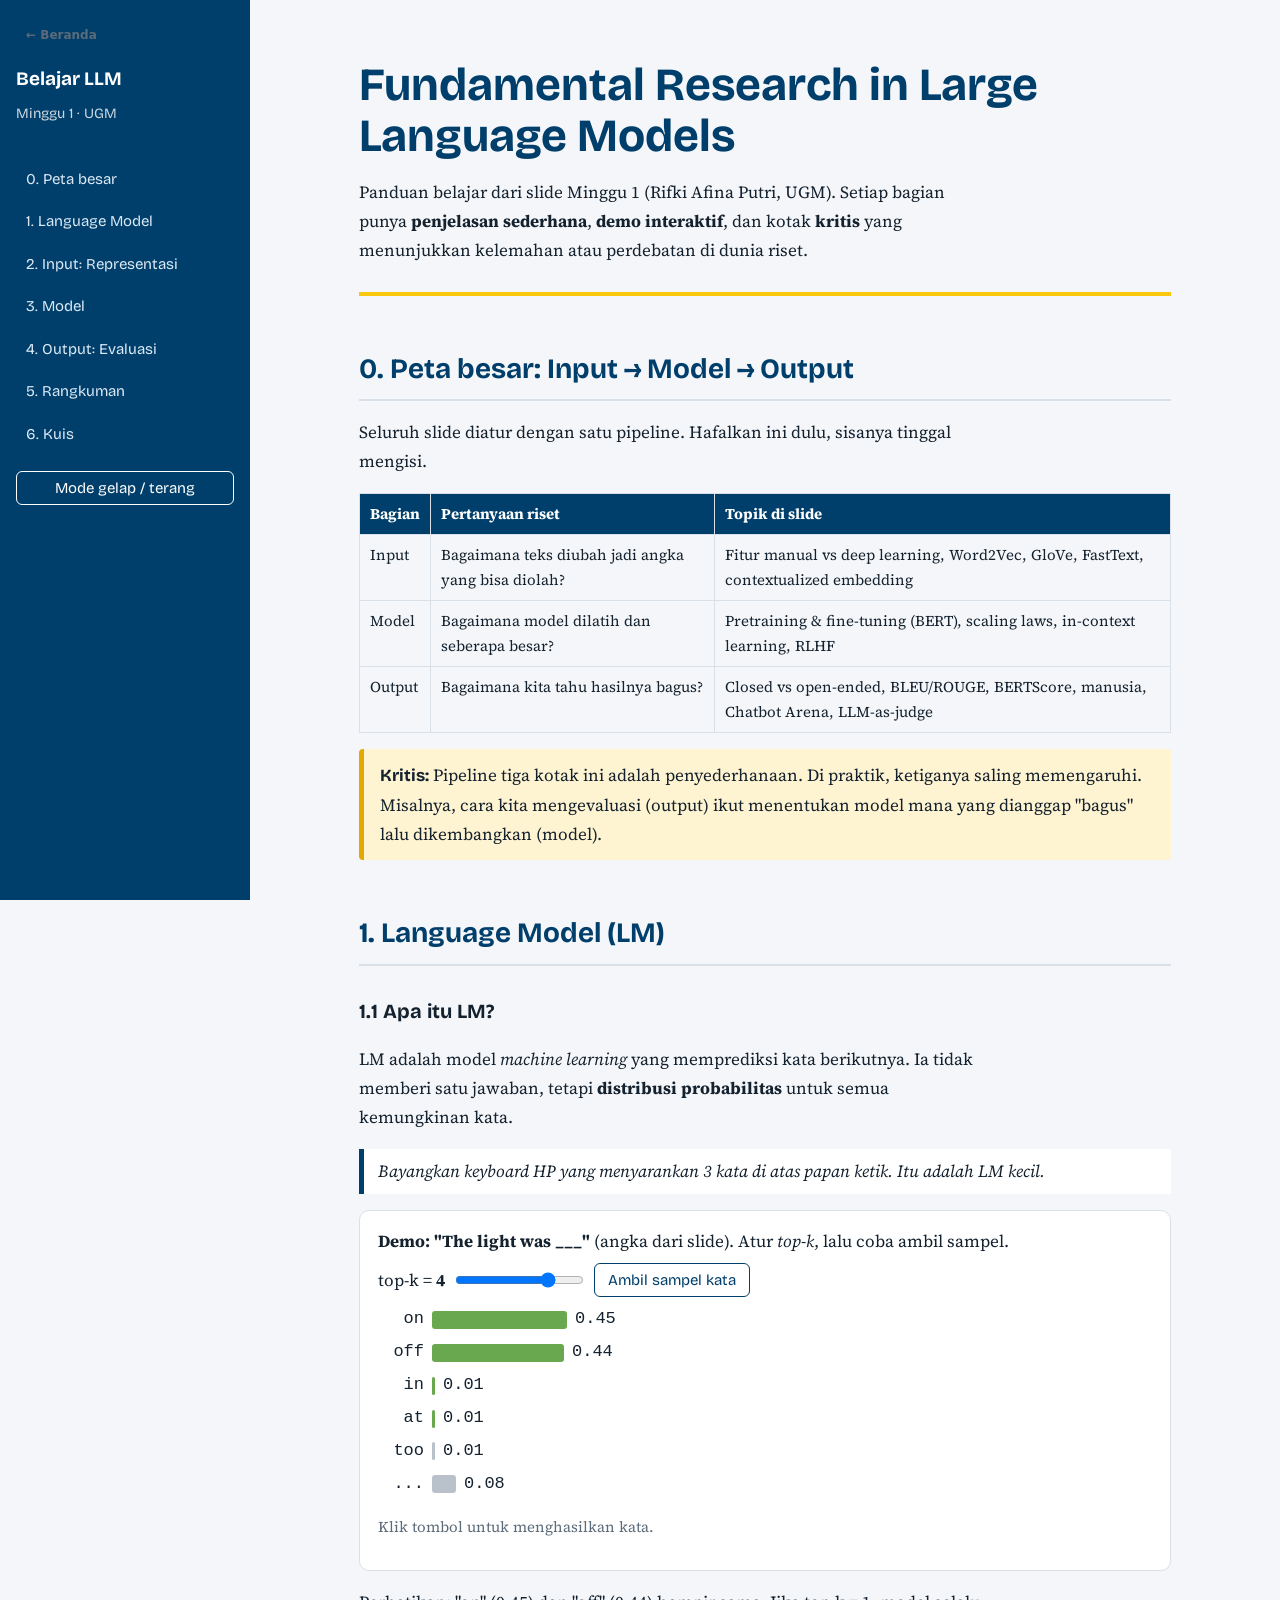
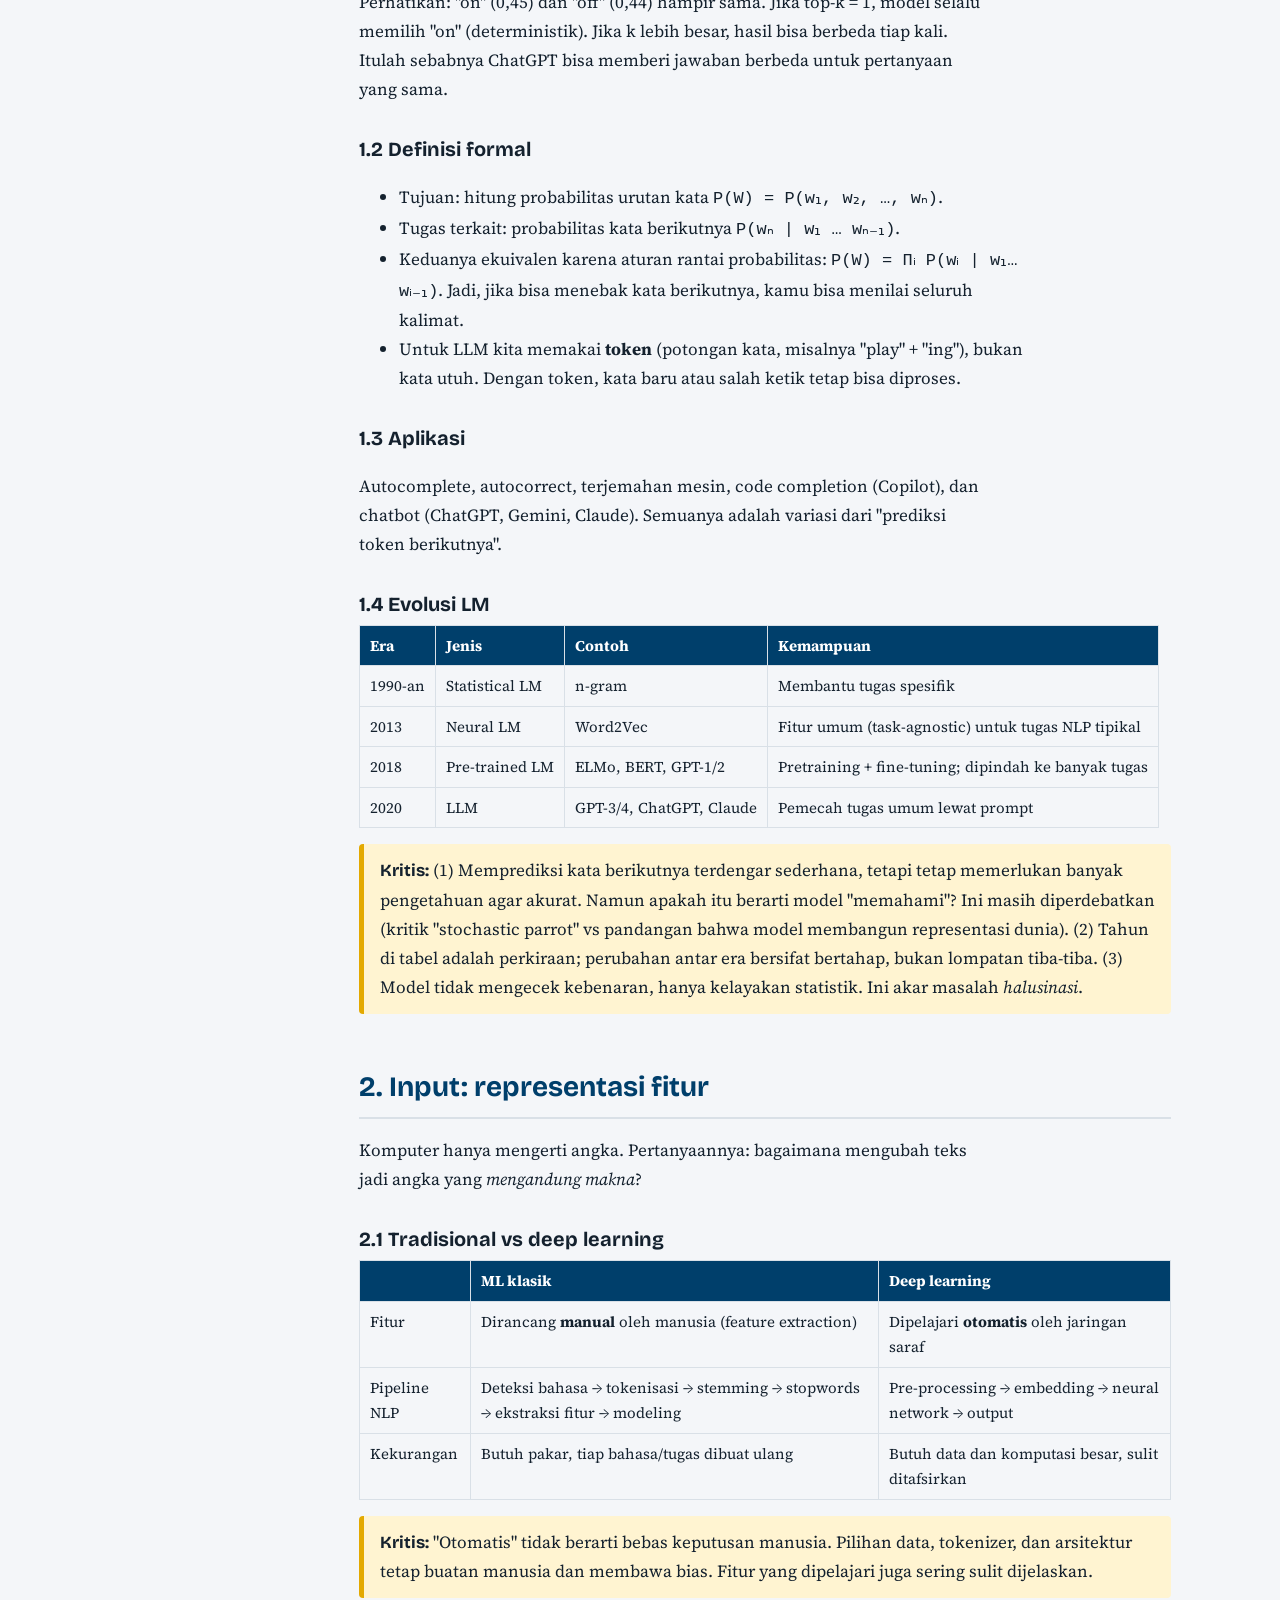
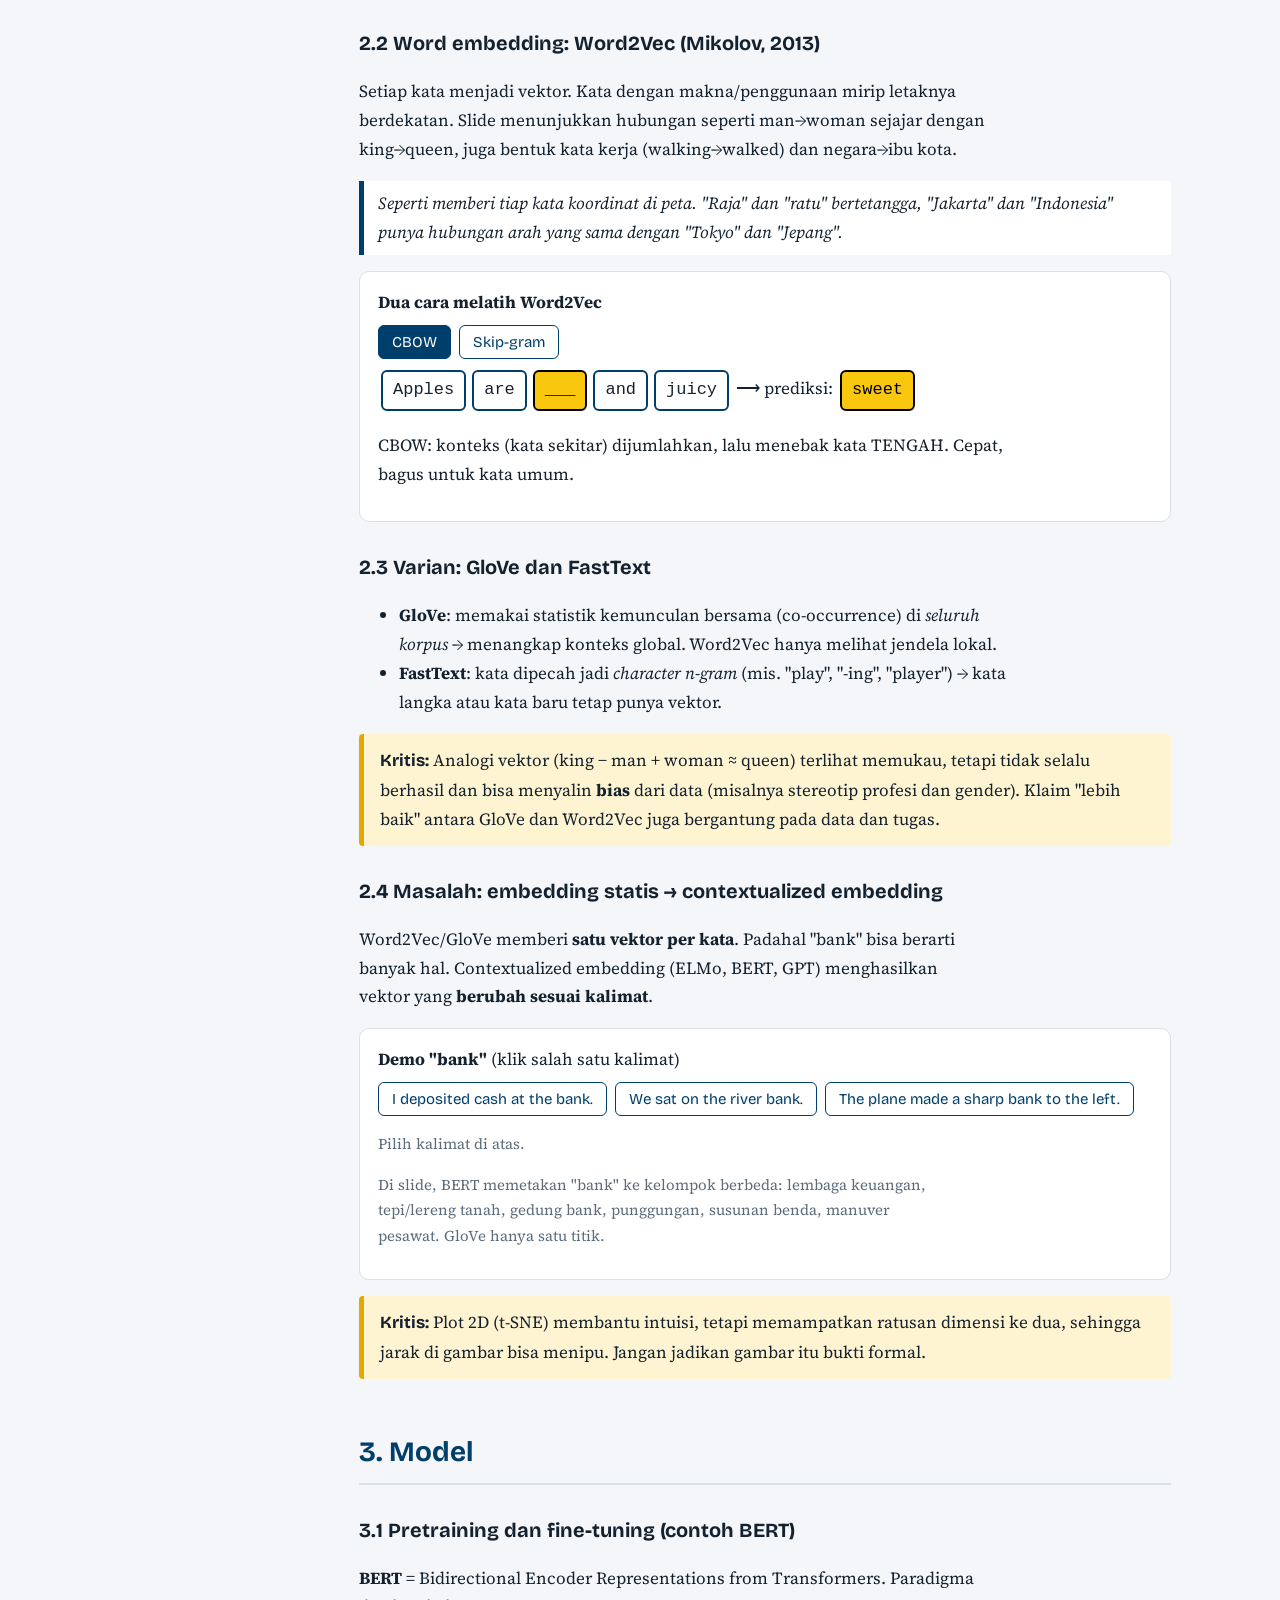
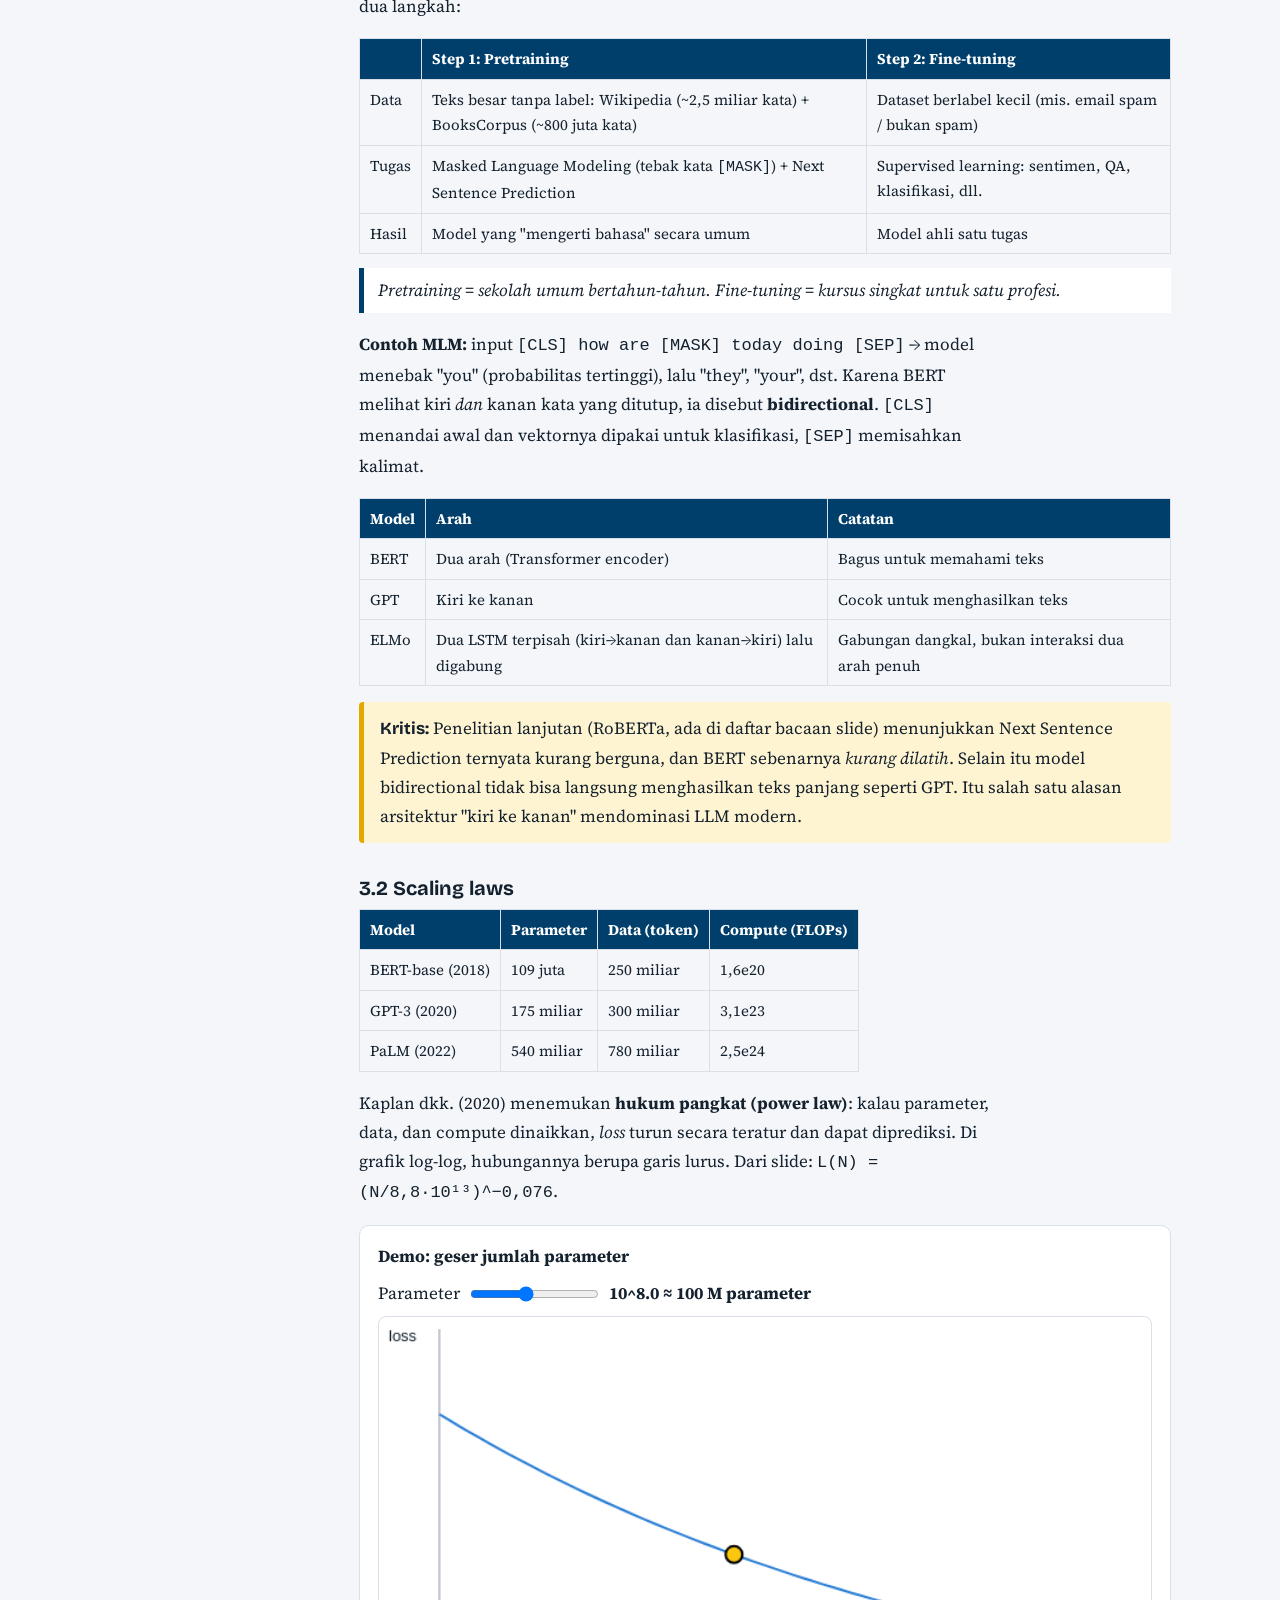
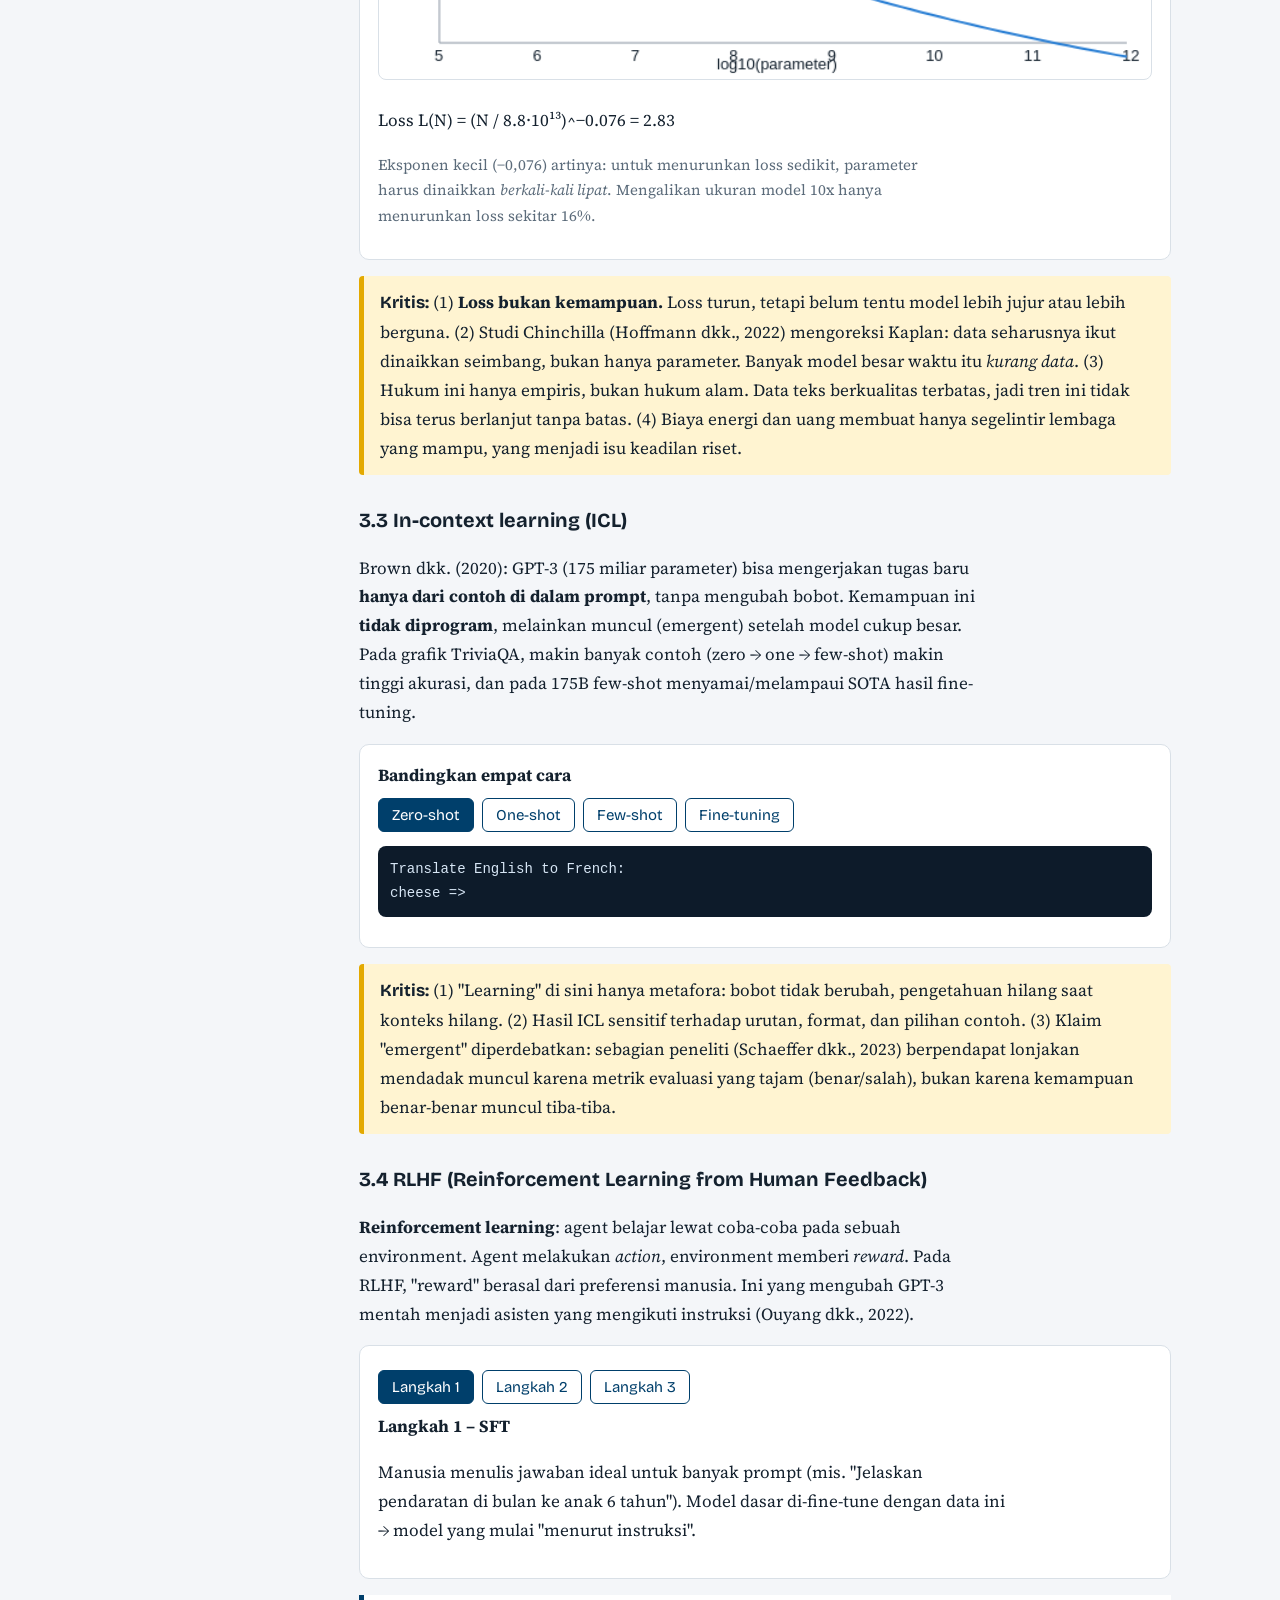
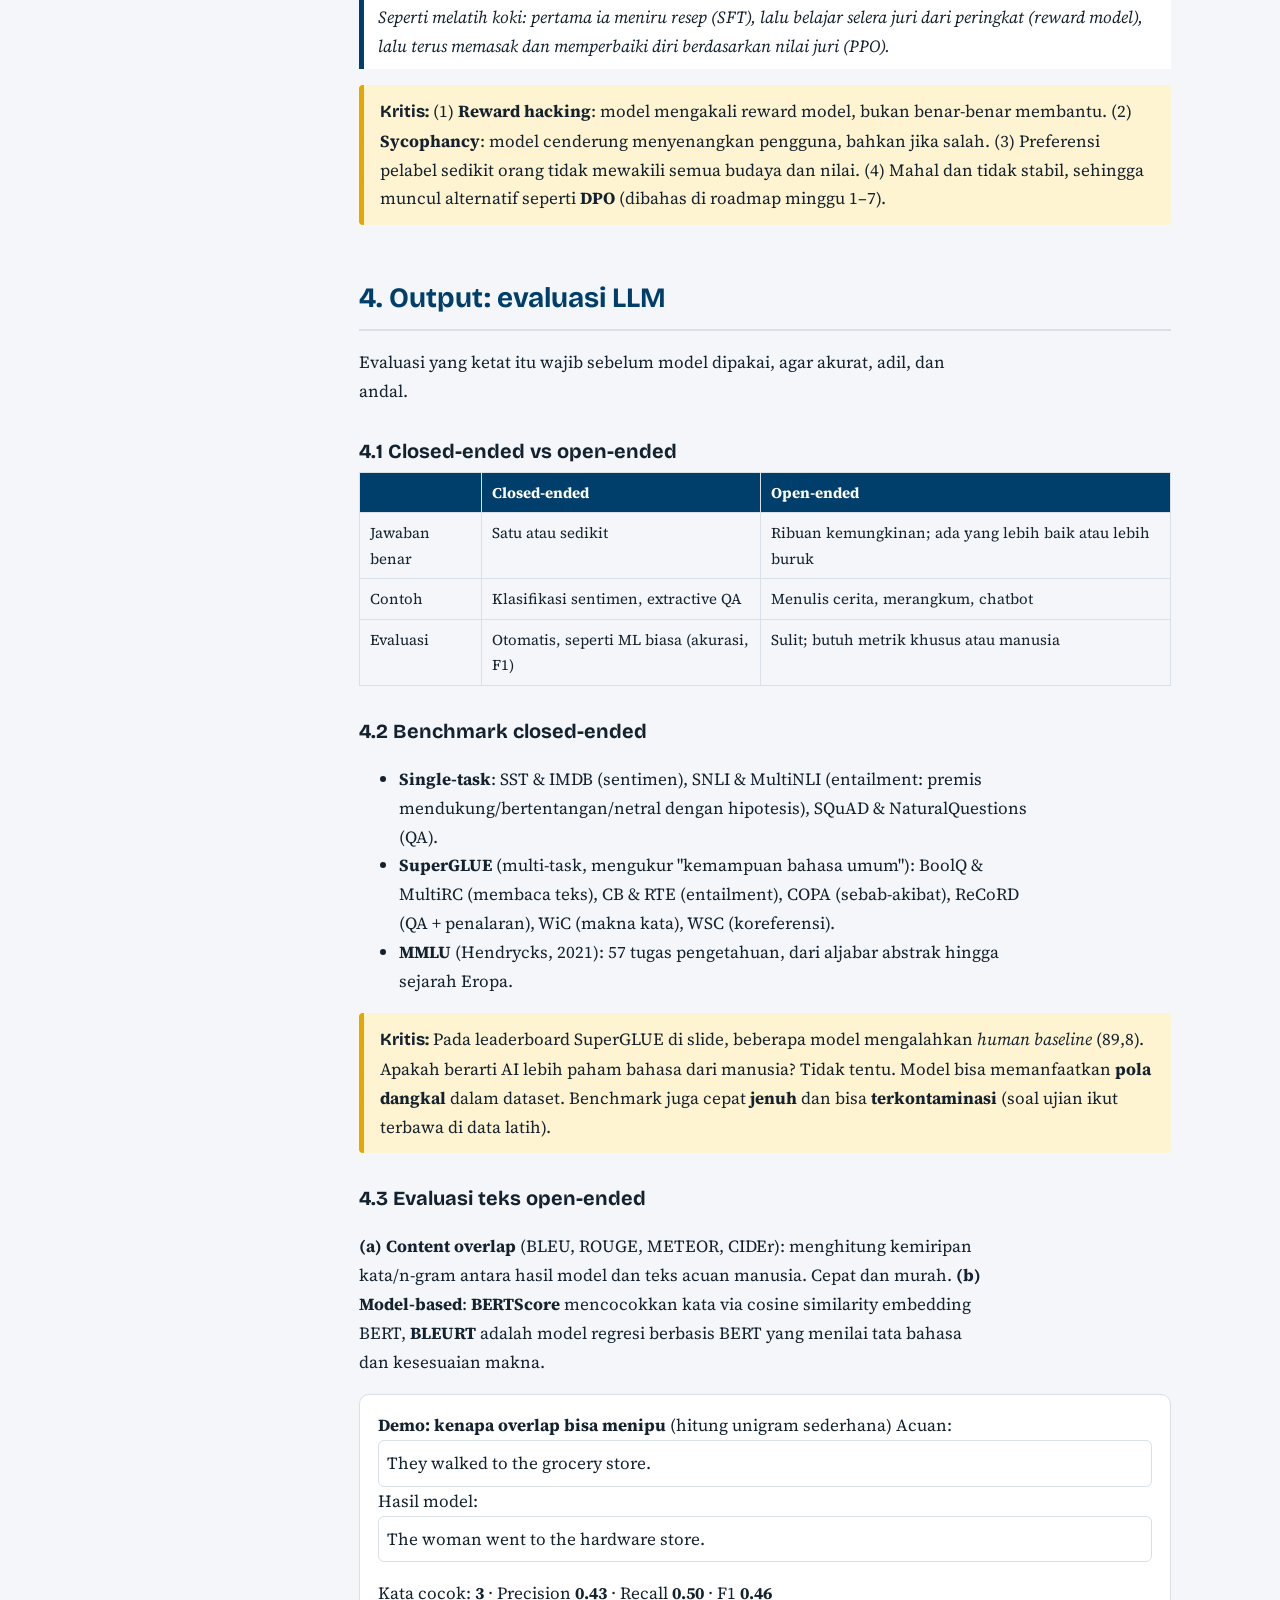
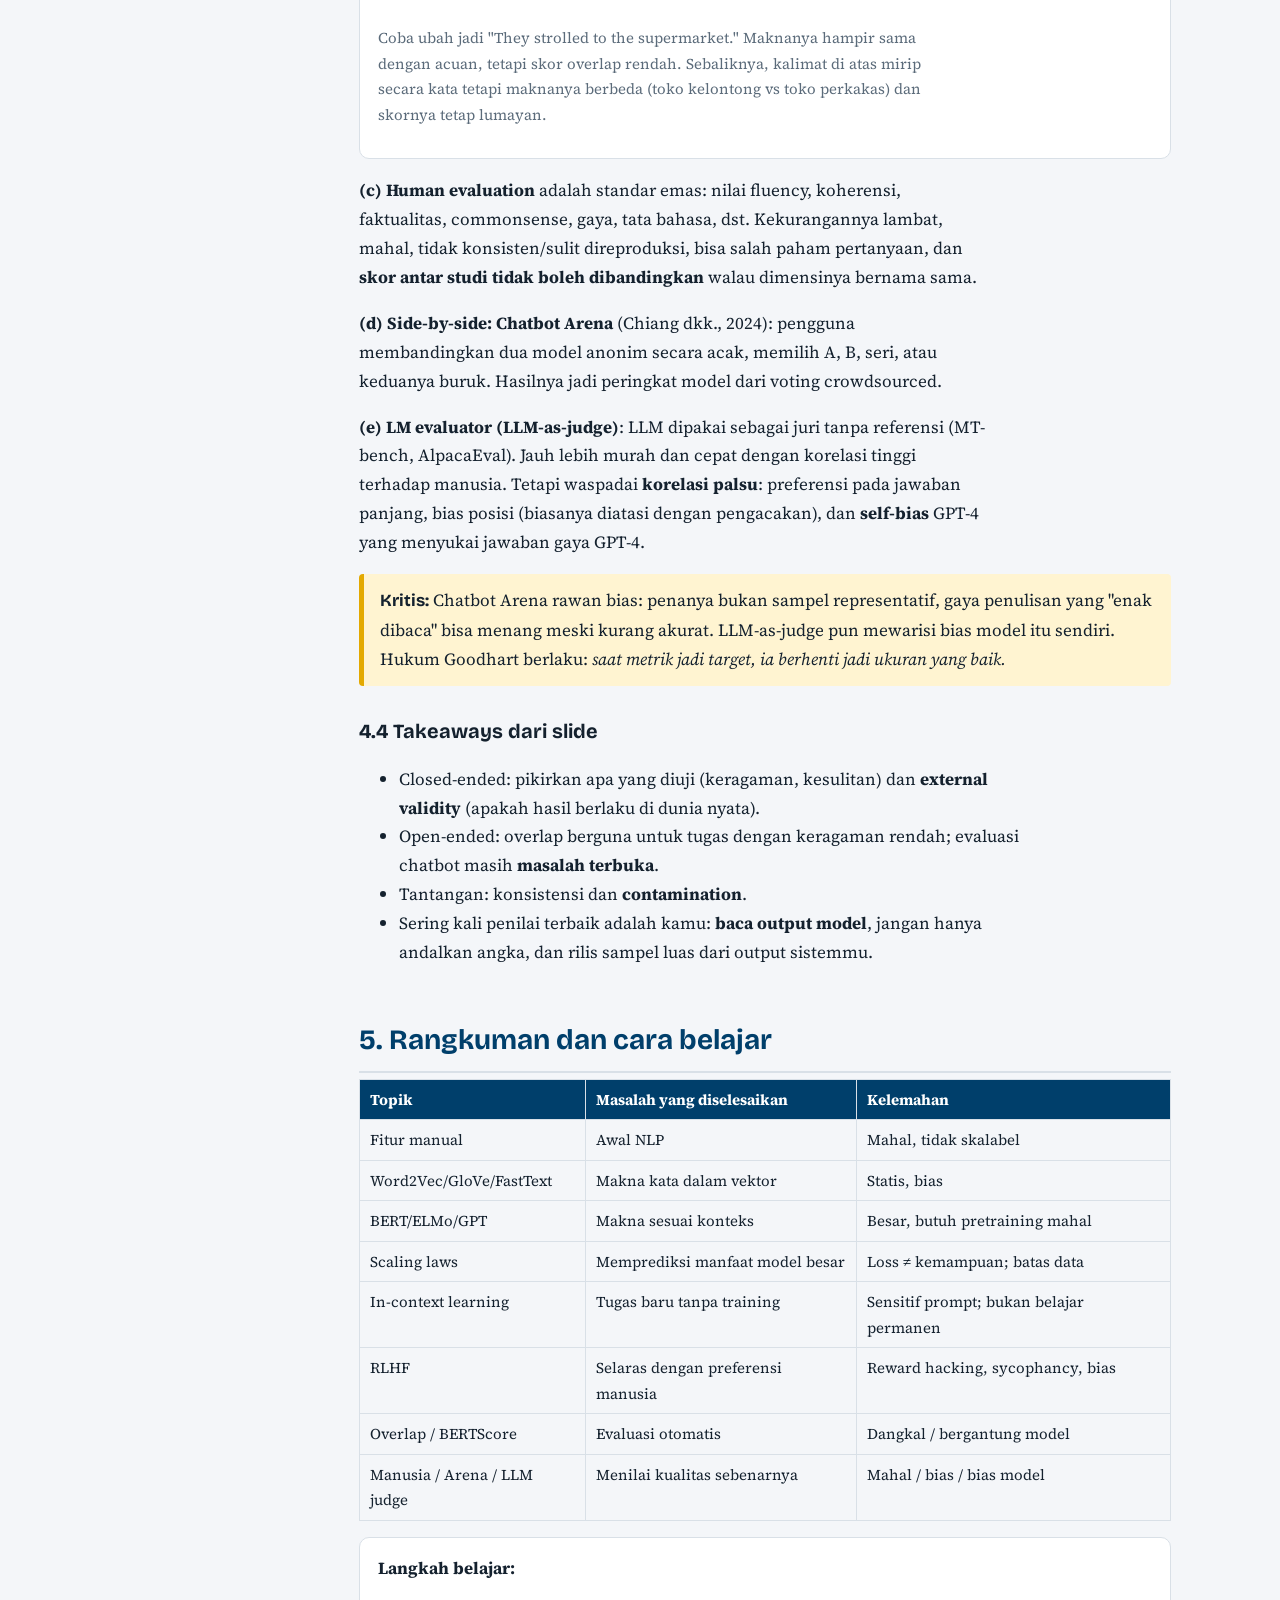
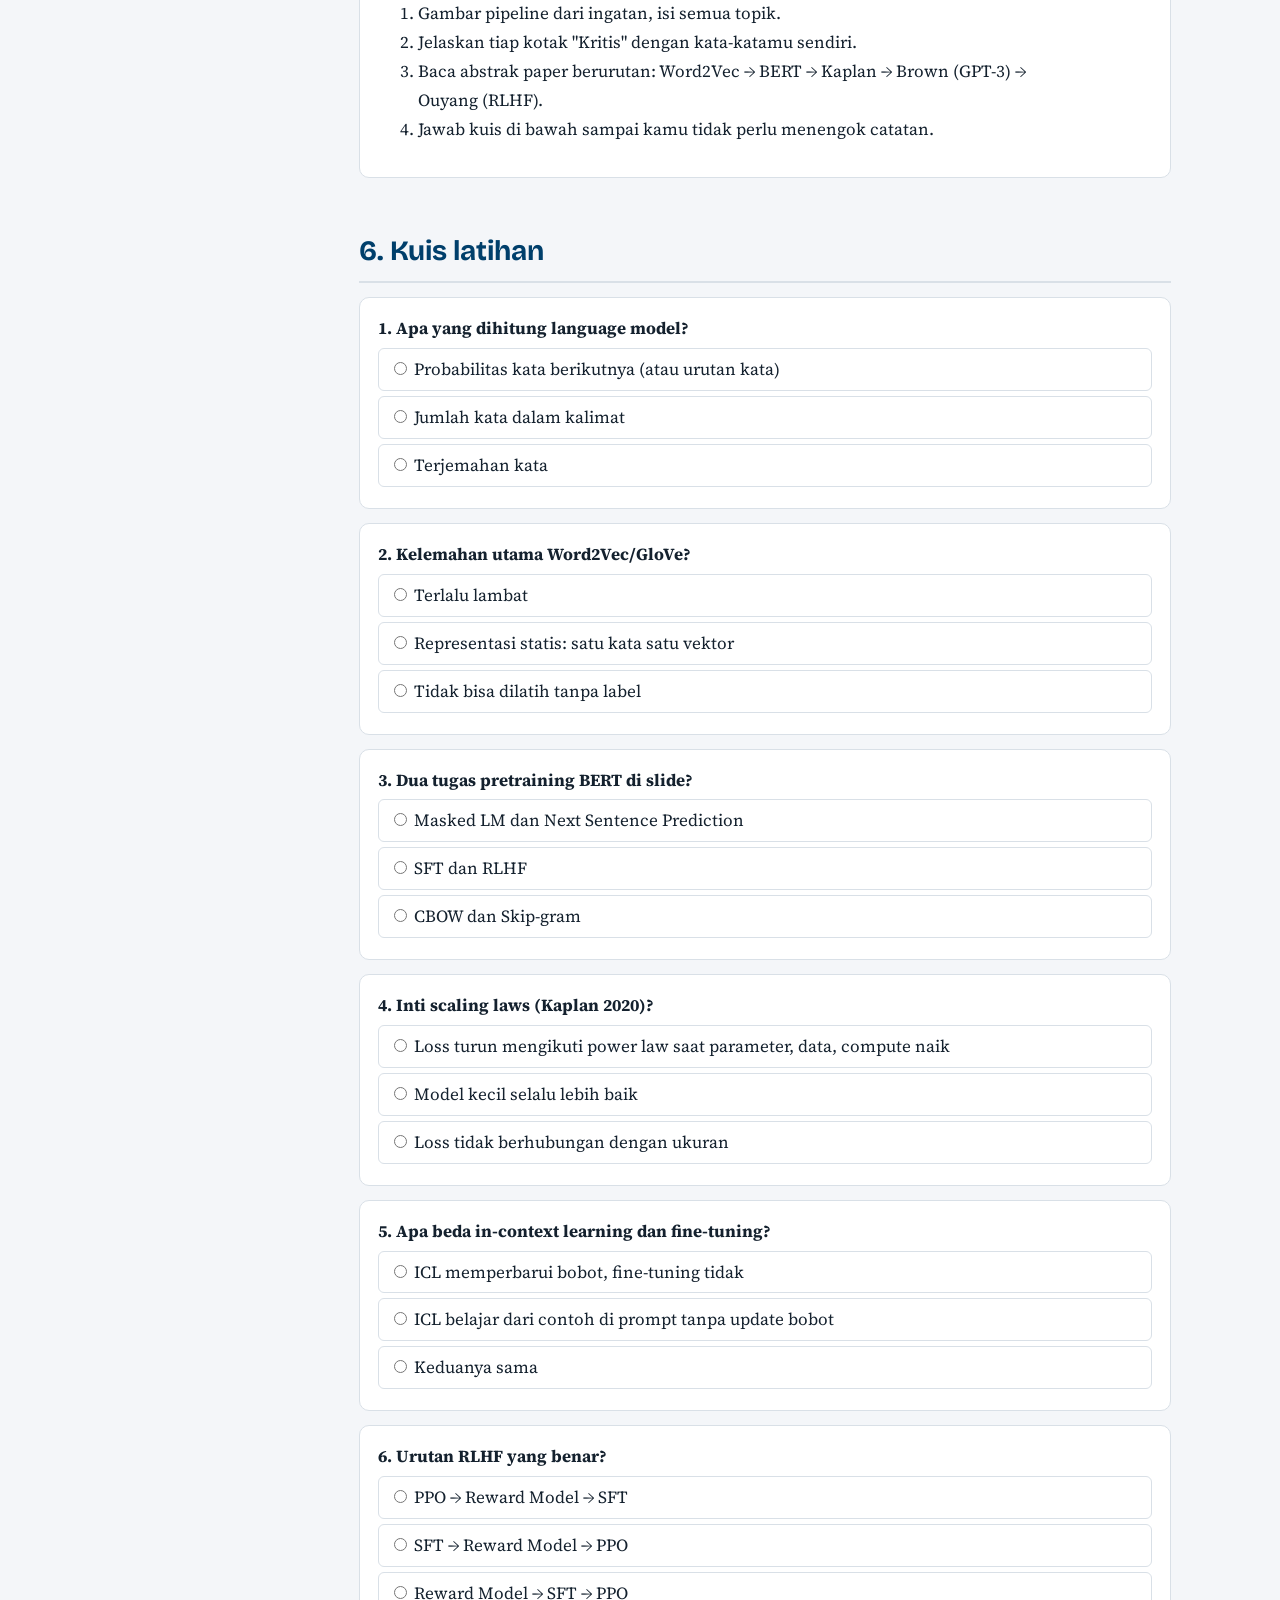
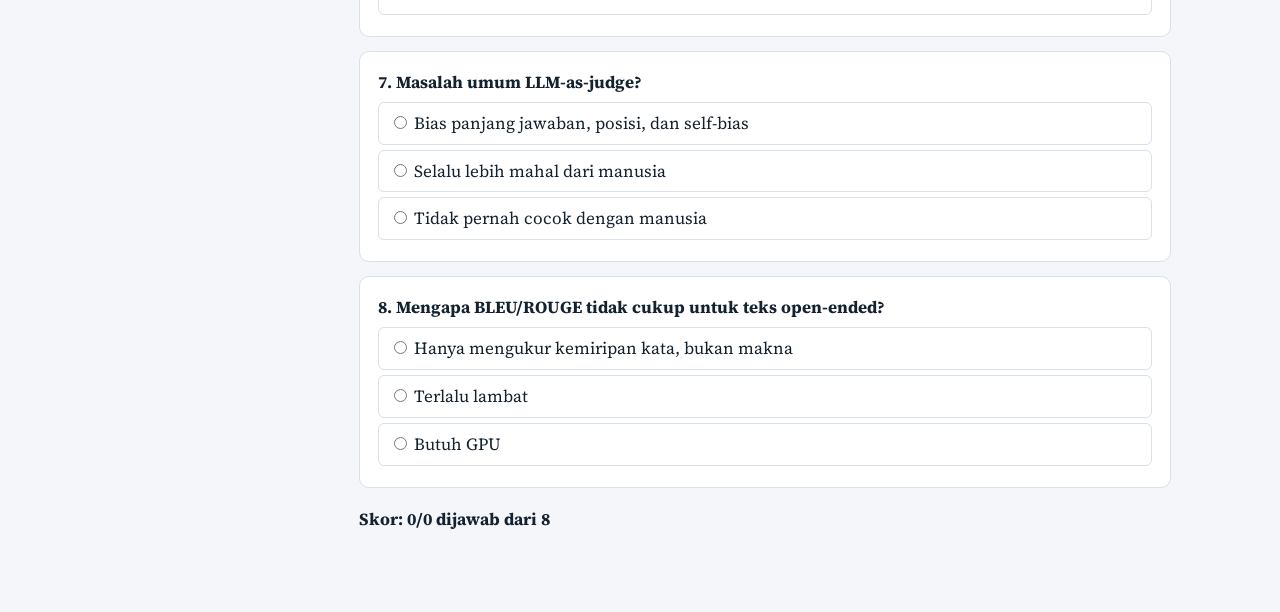
==== html/belajar-fundamental-llm.html @ c57c04f1 "feat: add initial HTML structure and JavaScript functionality for LLM learning platform - Created in" ====
<!DOCTYPE html>
<html lang="id"><head><meta charset="utf-8"><meta name="viewport" content="width=device-width,initial-scale=1">
<title>Belajar Fundamental LLM – Minggu 1</title>
<link href="https://fonts.googleapis.com/css2?family=Bricolage+Grotesque:wght@500;700&family=Source+Serif+4:wght@400;600&display=swap" rel="stylesheet">
<link rel="stylesheet" href="../css/fundamental-llm.css"><link rel="stylesheet" href="../css/material-common.css"></head><body>
<div id="bar"></div>
<nav><a class="home-link" href="../index.html">← Beranda</a><b>Belajar LLM</b><small>Minggu 1 · UGM</small><br><br>
<a href="#peta">0. Peta besar</a><a href="#lm">1. Language Model</a><a href="#input">2. Input: Representasi</a><a href="#model">3. Model</a><a href="#eval">4. Output: Evaluasi</a><a href="#review">5. Rangkuman</a><a href="#kuis">6. Kuis</a>
<button id="theme">Mode gelap / terang</button></nav>
<main>
<header class="hero"><h1>Fundamental Research in Large Language Models</h1>
<p>Panduan belajar dari slide Minggu 1 (Rifki Afina Putri, UGM). Setiap bagian punya <b>penjelasan sederhana</b>, <b>demo interaktif</b>, dan kotak <b>kritis</b> yang menunjukkan kelemahan atau perdebatan di dunia riset.</p></header>

<section id="peta"><h2>0. Peta besar: Input → Model → Output</h2>
<p>Seluruh slide diatur dengan satu pipeline. Hafalkan ini dulu, sisanya tinggal mengisi.</p>
<table><tr><th>Bagian</th><th>Pertanyaan riset</th><th>Topik di slide</th></tr>
<tr><td>Input</td><td>Bagaimana teks diubah jadi angka yang bisa diolah?</td><td>Fitur manual vs deep learning, Word2Vec, GloVe, FastText, contextualized embedding</td></tr>
<tr><td>Model</td><td>Bagaimana model dilatih dan seberapa besar?</td><td>Pretraining &amp; fine-tuning (BERT), scaling laws, in-context learning, RLHF</td></tr>
<tr><td>Output</td><td>Bagaimana kita tahu hasilnya bagus?</td><td>Closed vs open-ended, BLEU/ROUGE, BERTScore, manusia, Chatbot Arena, LLM-as-judge</td></tr></table>
<div class="crit"><b>Kritis:</b> Pipeline tiga kotak ini adalah penyederhanaan. Di praktik, ketiganya saling memengaruhi. Misalnya, cara kita mengevaluasi (output) ikut menentukan model mana yang dianggap "bagus" lalu dikembangkan (model).</div></section>

<section id="lm"><h2>1. Language Model (LM)</h2>
<h3>1.1 Apa itu LM?</h3>
<p>LM adalah model <i>machine learning</i> yang memprediksi kata berikutnya. Ia tidak memberi satu jawaban, tetapi <b>distribusi probabilitas</b> untuk semua kemungkinan kata.</p>
<div class="eli">Bayangkan keyboard HP yang menyarankan 3 kata di atas papan ketik. Itu adalah LM kecil.</div>
<div class="card"><b>Demo: "The light was ___"</b> (angka dari slide). Atur <i>top-k</i>, lalu coba ambil sampel.
<div class="row"><label for="k">top-k = <b id="kv">4</b></label><input type="range" id="k" min="1" max="5" value="4"><button id="samp">Ambil sampel kata</button></div>
<div id="nwb"></div><p id="out" class="ex">Klik tombol untuk menghasilkan kata.</p></div>
<p>Perhatikan: "on" (0,45) dan "off" (0,44) hampir sama. Jika top-k = 1, model selalu memilih "on" (deterministik). Jika k lebih besar, hasil bisa berbeda tiap kali. Itulah sebabnya ChatGPT bisa memberi jawaban berbeda untuk pertanyaan yang sama.</p>
<h3>1.2 Definisi formal</h3>
<ul><li>Tujuan: hitung probabilitas urutan kata <code>P(W) = P(w₁, w₂, …, wₙ)</code>.</li>
<li>Tugas terkait: probabilitas kata berikutnya <code>P(wₙ | w₁ … wₙ₋₁)</code>.</li>
<li>Keduanya ekuivalen karena aturan rantai probabilitas: <code>P(W) = Πᵢ P(wᵢ | w₁…wᵢ₋₁)</code>. Jadi, jika bisa menebak kata berikutnya, kamu bisa menilai seluruh kalimat.</li>
<li>Untuk LLM kita memakai <b>token</b> (potongan kata, misalnya "play" + "ing"), bukan kata utuh. Dengan token, kata baru atau salah ketik tetap bisa diproses.</li></ul>
<h3>1.3 Aplikasi</h3>
<p>Autocomplete, autocorrect, terjemahan mesin, code completion (Copilot), dan chatbot (ChatGPT, Gemini, Claude). Semuanya adalah variasi dari "prediksi token berikutnya".</p>
<h3>1.4 Evolusi LM</h3>
<table><tr><th>Era</th><th>Jenis</th><th>Contoh</th><th>Kemampuan</th></tr>
<tr><td>1990-an</td><td>Statistical LM</td><td>n-gram</td><td>Membantu tugas spesifik</td></tr>
<tr><td>2013</td><td>Neural LM</td><td>Word2Vec</td><td>Fitur umum (task-agnostic) untuk tugas NLP tipikal</td></tr>
<tr><td>2018</td><td>Pre-trained LM</td><td>ELMo, BERT, GPT-1/2</td><td>Pretraining + fine-tuning; dipindah ke banyak tugas</td></tr>
<tr><td>2020</td><td>LLM</td><td>GPT-3/4, ChatGPT, Claude</td><td>Pemecah tugas umum lewat prompt</td></tr></table>
<div class="crit"><b>Kritis:</b> (1) Memprediksi kata berikutnya terdengar sederhana, tetapi tetap memerlukan banyak pengetahuan agar akurat. Namun apakah itu berarti model "memahami"? Ini masih diperdebatkan (kritik "stochastic parrot" vs pandangan bahwa model membangun representasi dunia). (2) Tahun di tabel adalah perkiraan; perubahan antar era bersifat bertahap, bukan lompatan tiba-tiba. (3) Model tidak mengecek kebenaran, hanya kelayakan statistik. Ini akar masalah <i>halusinasi</i>.</div></section>

<section id="input"><h2>2. Input: representasi fitur</h2>
<p>Komputer hanya mengerti angka. Pertanyaannya: bagaimana mengubah teks jadi angka yang <i>mengandung makna</i>?</p>
<h3>2.1 Tradisional vs deep learning</h3>
<table><tr><th></th><th>ML klasik</th><th>Deep learning</th></tr>
<tr><td>Fitur</td><td>Dirancang <b>manual</b> oleh manusia (feature extraction)</td><td>Dipelajari <b>otomatis</b> oleh jaringan saraf</td></tr>
<tr><td>Pipeline NLP</td><td>Deteksi bahasa → tokenisasi → stemming → stopwords → ekstraksi fitur → modeling</td><td>Pre-processing → embedding → neural network → output</td></tr>
<tr><td>Kekurangan</td><td>Butuh pakar, tiap bahasa/tugas dibuat ulang</td><td>Butuh data dan komputasi besar, sulit ditafsirkan</td></tr></table>
<div class="crit"><b>Kritis:</b> "Otomatis" tidak berarti bebas keputusan manusia. Pilihan data, tokenizer, dan arsitektur tetap buatan manusia dan membawa bias. Fitur yang dipelajari juga sering sulit dijelaskan.</div>
<h3>2.2 Word embedding: Word2Vec (Mikolov, 2013)</h3>
<p>Setiap kata menjadi vektor. Kata dengan makna/penggunaan mirip letaknya berdekatan. Slide menunjukkan hubungan seperti man→woman sejajar dengan king→queen, juga bentuk kata kerja (walking→walked) dan negara→ibu kota.</p>
<div class="eli">Seperti memberi tiap kata koordinat di peta. "Raja" dan "ratu" bertetangga, "Jakarta" dan "Indonesia" punya hubungan arah yang sama dengan "Tokyo" dan "Jepang".</div>
<div class="card"><b>Dua cara melatih Word2Vec</b><div class="row"><button data-sg="cbow">CBOW</button><button data-sg="skip">Skip-gram</button></div><div id="sgd"></div></div>
<h3>2.3 Varian: GloVe dan FastText</h3>
<ul><li><b>GloVe</b>: memakai statistik kemunculan bersama (co-occurrence) di <i>seluruh korpus</i> → menangkap konteks global. Word2Vec hanya melihat jendela lokal.</li>
<li><b>FastText</b>: kata dipecah jadi <i>character n-gram</i> (mis. "play", "-ing", "player") → kata langka atau kata baru tetap punya vektor.</li></ul>
<div class="crit"><b>Kritis:</b> Analogi vektor (king − man + woman ≈ queen) terlihat memukau, tetapi tidak selalu berhasil dan bisa menyalin <b>bias</b> dari data (misalnya stereotip profesi dan gender). Klaim "lebih baik" antara GloVe dan Word2Vec juga bergantung pada data dan tugas.</div>
<h3>2.4 Masalah: embedding statis → contextualized embedding</h3>
<p>Word2Vec/GloVe memberi <b>satu vektor per kata</b>. Padahal "bank" bisa berarti banyak hal. Contextualized embedding (ELMo, BERT, GPT) menghasilkan vektor yang <b>berubah sesuai kalimat</b>.</p>
<div class="card"><b>Demo "bank"</b> (klik salah satu kalimat)<div class="row" id="bk"></div><p id="bko" class="ex">Pilih kalimat di atas.</p>
<p class="ex">Di slide, BERT memetakan "bank" ke kelompok berbeda: lembaga keuangan, tepi/lereng tanah, gedung bank, punggungan, susunan benda, manuver pesawat. GloVe hanya satu titik.</p></div>
<div class="crit"><b>Kritis:</b> Plot 2D (t-SNE) membantu intuisi, tetapi memampatkan ratusan dimensi ke dua, sehingga jarak di gambar bisa menipu. Jangan jadikan gambar itu bukti formal.</div></section>

<section id="model"><h2>3. Model</h2>
<h3>3.1 Pretraining dan fine-tuning (contoh BERT)</h3>
<p><b>BERT</b> = Bidirectional Encoder Representations from Transformers. Paradigma dua langkah:</p>
<table><tr><th></th><th>Step 1: Pretraining</th><th>Step 2: Fine-tuning</th></tr>
<tr><td>Data</td><td>Teks besar tanpa label: Wikipedia (~2,5 miliar kata) + BooksCorpus (~800 juta kata)</td><td>Dataset berlabel kecil (mis. email spam / bukan spam)</td></tr>
<tr><td>Tugas</td><td>Masked Language Modeling (tebak kata <code>[MASK]</code>) + Next Sentence Prediction</td><td>Supervised learning: sentimen, QA, klasifikasi, dll.</td></tr>
<tr><td>Hasil</td><td>Model yang "mengerti bahasa" secara umum</td><td>Model ahli satu tugas</td></tr></table>
<div class="eli">Pretraining = sekolah umum bertahun-tahun. Fine-tuning = kursus singkat untuk satu profesi.</div>
<p><b>Contoh MLM:</b> input <code>[CLS] how are [MASK] today doing [SEP]</code> → model menebak "you" (probabilitas tertinggi), lalu "they", "your", dst. Karena BERT melihat kiri <i>dan</i> kanan kata yang ditutup, ia disebut <b>bidirectional</b>. <code>[CLS]</code> menandai awal dan vektornya dipakai untuk klasifikasi, <code>[SEP]</code> memisahkan kalimat.</p>
<table><tr><th>Model</th><th>Arah</th><th>Catatan</th></tr><tr><td>BERT</td><td>Dua arah (Transformer encoder)</td><td>Bagus untuk memahami teks</td></tr><tr><td>GPT</td><td>Kiri ke kanan</td><td>Cocok untuk menghasilkan teks</td></tr><tr><td>ELMo</td><td>Dua LSTM terpisah (kiri→kanan dan kanan→kiri) lalu digabung</td><td>Gabungan dangkal, bukan interaksi dua arah penuh</td></tr></table>
<div class="crit"><b>Kritis:</b> Penelitian lanjutan (RoBERTa, ada di daftar bacaan slide) menunjukkan Next Sentence Prediction ternyata kurang berguna, dan BERT sebenarnya <i>kurang dilatih</i>. Selain itu model bidirectional tidak bisa langsung menghasilkan teks panjang seperti GPT. Itu salah satu alasan arsitektur "kiri ke kanan" mendominasi LLM modern.</div>

<h3>3.2 Scaling laws</h3>
<table><tr><th>Model</th><th>Parameter</th><th>Data (token)</th><th>Compute (FLOPs)</th></tr>
<tr><td>BERT-base (2018)</td><td>109 juta</td><td>250 miliar</td><td>1,6e20</td></tr><tr><td>GPT-3 (2020)</td><td>175 miliar</td><td>300 miliar</td><td>3,1e23</td></tr><tr><td>PaLM (2022)</td><td>540 miliar</td><td>780 miliar</td><td>2,5e24</td></tr></table>
<p>Kaplan dkk. (2020) menemukan <b>hukum pangkat (power law)</b>: kalau parameter, data, dan compute dinaikkan, <i>loss</i> turun secara teratur dan dapat diprediksi. Di grafik log-log, hubungannya berupa garis lurus. Dari slide: <code>L(N) = (N/8,8·10¹³)^−0,076</code>.</p>
<div class="card"><b>Demo: geser jumlah parameter</b><div class="row"><label for="n">Parameter</label><input type="range" id="n" min="5" max="12" step=".1" value="8"><b id="nv"></b></div><canvas id="cv" width="640" height="300" aria-label="Grafik loss terhadap parameter"></canvas><p id="lv"></p>
<p class="ex">Eksponen kecil (−0,076) artinya: untuk menurunkan loss sedikit, parameter harus dinaikkan <i>berkali-kali lipat</i>. Mengalikan ukuran model 10x hanya menurunkan loss sekitar 16%.</p></div>
<div class="crit"><b>Kritis:</b> (1) <b>Loss bukan kemampuan.</b> Loss turun, tetapi belum tentu model lebih jujur atau lebih berguna. (2) Studi Chinchilla (Hoffmann dkk., 2022) mengoreksi Kaplan: data seharusnya ikut dinaikkan seimbang, bukan hanya parameter. Banyak model besar waktu itu <i>kurang data</i>. (3) Hukum ini hanya empiris, bukan hukum alam. Data teks berkualitas terbatas, jadi tren ini tidak bisa terus berlanjut tanpa batas. (4) Biaya energi dan uang membuat hanya segelintir lembaga yang mampu, yang menjadi isu keadilan riset.</div>

<h3>3.3 In-context learning (ICL)</h3>
<p>Brown dkk. (2020): GPT-3 (175 miliar parameter) bisa mengerjakan tugas baru <b>hanya dari contoh di dalam prompt</b>, tanpa mengubah bobot. Kemampuan ini <b>tidak diprogram</b>, melainkan muncul (emergent) setelah model cukup besar. Pada grafik TriviaQA, makin banyak contoh (zero → one → few-shot) makin tinggi akurasi, dan pada 175B few-shot menyamai/melampaui SOTA hasil fine-tuning.</p>
<div class="card"><b>Bandingkan empat cara</b><div class="row"><button data-ic="zero">Zero-shot</button><button data-ic="one">One-shot</button><button data-ic="few">Few-shot</button><button data-ic="ft">Fine-tuning</button></div><pre id="icp"></pre></div>
<div class="crit"><b>Kritis:</b> (1) "Learning" di sini hanya metafora: bobot tidak berubah, pengetahuan hilang saat konteks hilang. (2) Hasil ICL sensitif terhadap urutan, format, dan pilihan contoh. (3) Klaim "emergent" diperdebatkan: sebagian peneliti (Schaeffer dkk., 2023) berpendapat lonjakan mendadak muncul karena metrik evaluasi yang tajam (benar/salah), bukan karena kemampuan benar-benar muncul tiba-tiba.</div>

<h3>3.4 RLHF (Reinforcement Learning from Human Feedback)</h3>
<p><b>Reinforcement learning</b>: agent belajar lewat coba-coba pada sebuah environment. Agent melakukan <i>action</i>, environment memberi <i>reward</i>. Pada RLHF, "reward" berasal dari preferensi manusia. Ini yang mengubah GPT-3 mentah menjadi asisten yang mengikuti instruksi (Ouyang dkk., 2022).</p>
<div class="card"><div class="row"><button data-rl="0">Langkah 1</button><button data-rl="1">Langkah 2</button><button data-rl="2">Langkah 3</button></div><div id="rld"></div></div>
<div class="eli">Seperti melatih koki: pertama ia meniru resep (SFT), lalu belajar selera juri dari peringkat (reward model), lalu terus memasak dan memperbaiki diri berdasarkan nilai juri (PPO).</div>
<div class="crit"><b>Kritis:</b> (1) <b>Reward hacking</b>: model mengakali reward model, bukan benar-benar membantu. (2) <b>Sycophancy</b>: model cenderung menyenangkan pengguna, bahkan jika salah. (3) Preferensi pelabel sedikit orang tidak mewakili semua budaya dan nilai. (4) Mahal dan tidak stabil, sehingga muncul alternatif seperti <b>DPO</b> (dibahas di roadmap minggu 1–7).</div></section>

<section id="eval"><h2>4. Output: evaluasi LLM</h2>
<p>Evaluasi yang ketat itu wajib sebelum model dipakai, agar akurat, adil, dan andal.</p>
<h3>4.1 Closed-ended vs open-ended</h3>
<table><tr><th></th><th>Closed-ended</th><th>Open-ended</th></tr>
<tr><td>Jawaban benar</td><td>Satu atau sedikit</td><td>Ribuan kemungkinan; ada yang lebih baik atau lebih buruk</td></tr>
<tr><td>Contoh</td><td>Klasifikasi sentimen, extractive QA</td><td>Menulis cerita, merangkum, chatbot</td></tr>
<tr><td>Evaluasi</td><td>Otomatis, seperti ML biasa (akurasi, F1)</td><td>Sulit; butuh metrik khusus atau manusia</td></tr></table>
<h3>4.2 Benchmark closed-ended</h3>
<ul><li><b>Single-task</b>: SST &amp; IMDB (sentimen), SNLI &amp; MultiNLI (entailment: premis mendukung/bertentangan/netral dengan hipotesis), SQuAD &amp; NaturalQuestions (QA).</li>
<li><b>SuperGLUE</b> (multi-task, mengukur "kemampuan bahasa umum"): BoolQ &amp; MultiRC (membaca teks), CB &amp; RTE (entailment), COPA (sebab-akibat), ReCoRD (QA + penalaran), WiC (makna kata), WSC (koreferensi).</li>
<li><b>MMLU</b> (Hendrycks, 2021): 57 tugas pengetahuan, dari aljabar abstrak hingga sejarah Eropa.</li></ul>
<div class="crit"><b>Kritis:</b> Pada leaderboard SuperGLUE di slide, beberapa model mengalahkan <i>human baseline</i> (89,8). Apakah berarti AI lebih paham bahasa dari manusia? Tidak tentu. Model bisa memanfaatkan <b>pola dangkal</b> dalam dataset. Benchmark juga cepat <b>jenuh</b> dan bisa <b>terkontaminasi</b> (soal ujian ikut terbawa di data latih).</div>
<h3>4.3 Evaluasi teks open-ended</h3>
<p><b>(a) Content overlap</b> (BLEU, ROUGE, METEOR, CIDEr): menghitung kemiripan kata/n-gram antara hasil model dan teks acuan manusia. Cepat dan murah. <b>(b) Model-based</b>: <b>BERTScore</b> mencocokkan kata via cosine similarity embedding BERT, <b>BLEURT</b> adalah model regresi berbasis BERT yang menilai tata bahasa dan kesesuaian makna.</p>
<div class="card"><b>Demo: kenapa overlap bisa menipu</b> (hitung unigram sederhana)
<label for="ref">Acuan:</label><input type="text" id="ref" value="They walked to the grocery store.">
<label for="gen">Hasil model:</label><input type="text" id="gen" value="The woman went to the hardware store.">
<p id="ovo"></p><p class="ex">Coba ubah jadi "They strolled to the supermarket." Maknanya hampir sama dengan acuan, tetapi skor overlap rendah. Sebaliknya, kalimat di atas mirip secara kata tetapi maknanya berbeda (toko kelontong vs toko perkakas) dan skornya tetap lumayan.</p></div>
<p><b>(c) Human evaluation</b> adalah standar emas: nilai fluency, koherensi, faktualitas, commonsense, gaya, tata bahasa, dst. Kekurangannya lambat, mahal, tidak konsisten/sulit direproduksi, bisa salah paham pertanyaan, dan <b>skor antar studi tidak boleh dibandingkan</b> walau dimensinya bernama sama.</p>
<p><b>(d) Side-by-side: Chatbot Arena</b> (Chiang dkk., 2024): pengguna membandingkan dua model anonim secara acak, memilih A, B, seri, atau keduanya buruk. Hasilnya jadi peringkat model dari voting crowdsourced.</p>
<p><b>(e) LM evaluator (LLM-as-judge)</b>: LLM dipakai sebagai juri tanpa referensi (MT-bench, AlpacaEval). Jauh lebih murah dan cepat dengan korelasi tinggi terhadap manusia. Tetapi waspadai <b>korelasi palsu</b>: preferensi pada jawaban panjang, bias posisi (biasanya diatasi dengan pengacakan), dan <b>self-bias</b> GPT-4 yang menyukai jawaban gaya GPT-4.</p>
<div class="crit"><b>Kritis:</b> Chatbot Arena rawan bias: penanya bukan sampel representatif, gaya penulisan yang "enak dibaca" bisa menang meski kurang akurat. LLM-as-judge pun mewarisi bias model itu sendiri. Hukum Goodhart berlaku: <i>saat metrik jadi target, ia berhenti jadi ukuran yang baik.</i></div>
<h3>4.4 Takeaways dari slide</h3>
<ul><li>Closed-ended: pikirkan apa yang diuji (keragaman, kesulitan) dan <b>external validity</b> (apakah hasil berlaku di dunia nyata).</li>
<li>Open-ended: overlap berguna untuk tugas dengan keragaman rendah; evaluasi chatbot masih <b>masalah terbuka</b>.</li>
<li>Tantangan: konsistensi dan <b>contamination</b>.</li>
<li>Sering kali penilai terbaik adalah kamu: <b>baca output model</b>, jangan hanya andalkan angka, dan rilis sampel luas dari output sistemmu.</li></ul></section>

<section id="review"><h2>5. Rangkuman dan cara belajar</h2>
<table><tr><th>Topik</th><th>Masalah yang diselesaikan</th><th>Kelemahan</th></tr>
<tr><td>Fitur manual</td><td>Awal NLP</td><td>Mahal, tidak skalabel</td></tr>
<tr><td>Word2Vec/GloVe/FastText</td><td>Makna kata dalam vektor</td><td>Statis, bias</td></tr>
<tr><td>BERT/ELMo/GPT</td><td>Makna sesuai konteks</td><td>Besar, butuh pretraining mahal</td></tr>
<tr><td>Scaling laws</td><td>Memprediksi manfaat model besar</td><td>Loss ≠ kemampuan; batas data</td></tr>
<tr><td>In-context learning</td><td>Tugas baru tanpa training</td><td>Sensitif prompt; bukan belajar permanen</td></tr>
<tr><td>RLHF</td><td>Selaras dengan preferensi manusia</td><td>Reward hacking, sycophancy, bias</td></tr>
<tr><td>Overlap / BERTScore</td><td>Evaluasi otomatis</td><td>Dangkal / bergantung model</td></tr>
<tr><td>Manusia / Arena / LLM judge</td><td>Menilai kualitas sebenarnya</td><td>Mahal / bias / bias model</td></tr></table>
<div class="card"><b>Langkah belajar:</b><ol><li>Gambar pipeline dari ingatan, isi semua topik.</li><li>Jelaskan tiap kotak "Kritis" dengan kata-katamu sendiri.</li><li>Baca abstrak paper berurutan: Word2Vec → BERT → Kaplan → Brown (GPT-3) → Ouyang (RLHF).</li><li>Jawab kuis di bawah sampai kamu tidak perlu menengok catatan.</li></ol></div></section>

<section id="kuis"><h2>6. Kuis latihan</h2><div id="quiz"></div><p><b id="score">Skor: 0/0 dijawab dari 8</b></p></section>
</main><script src="../js/fundamental-llm.js" defer></script></body></html>
---- css/fundamental-llm.css ----
:root{--bg:#f4f6f9;--card:#fff;--ink:#14212e;--mut:#5b6b7a;--blue:#003f6b;--yel:#f9c80e;--line:#d9e0e7;--ok:#1b7f4b;--bad:#b3261e;--crit:#fff4d1;--critb:#e3a900}
:root[data-t=dark]{--bg:#0e1621;--card:#16212f;--ink:#e6edf4;--mut:#9fb0c0;--blue:#7fb8e8;--line:#2a3a4c;--crit:#2d2810;--critb:#c99a00}
*{box-sizing:border-box}html{scroll-behavior:smooth}
body{margin:0;background:var(--bg);color:var(--ink);font:17px/1.7 "Source Serif 4",Georgia,serif;display:flex}
h1,h2,h3,nav,button,.tag{font-family:"Bricolage Grotesque","Segoe UI",system-ui,sans-serif}
nav{position:sticky;top:0;height:100vh;width:250px;flex:none;background:var(--blue);color:#fff;padding:20px 16px;overflow:auto}
:root[data-t=dark] nav{background:#0a2238}
nav b{display:block;font-size:19px;margin-bottom:4px}nav small{opacity:.8}
nav a{display:block;color:#dbe9f5;text-decoration:none;padding:7px 10px;margin:3px 0;border-radius:6px;font-size:15px}
nav a:hover,nav a.on{background:rgba(255,255,255,.14);color:#fff;border-left:4px solid var(--yel)}
#theme{margin-top:14px;width:100%}
#bar{position:fixed;top:0;left:0;height:4px;background:var(--yel);width:0;z-index:9}
main{flex:1;max-width:860px;margin:0 auto;padding:30px 24px 80px;min-width:0}
header.hero{padding:30px 0 10px;border-bottom:4px solid var(--yel);margin-bottom:10px}
h1{font-size:clamp(30px,5vw,46px);line-height:1.1;margin:0 0 10px;color:var(--blue)}
h2{font-size:28px;margin:50px 0 6px;color:var(--blue);border-bottom:2px solid var(--line);padding-bottom:6px}
h3{font-size:20px;margin:28px 0 4px}
p,li{max-width:70ch}
.card{background:var(--card);border:1px solid var(--line);border-radius:10px;padding:16px 18px;margin:16px 0}
.crit{background:var(--crit);border-left:5px solid var(--critb);padding:12px 16px;margin:16px 0;border-radius:4px}
.crit b:first-child{font-family:"Bricolage Grotesque",sans-serif}
.eli{border-left:5px solid var(--blue);padding:8px 14px;margin:14px 0;background:var(--card);font-style:italic}
button{cursor:pointer;border:1px solid var(--blue);background:transparent;color:var(--blue);padding:7px 13px;border-radius:6px;font-size:15px}
button:hover,button.on{background:var(--blue);color:#fff}
nav button{color:#fff;border-color:#fff}
button:focus-visible,a:focus-visible,input:focus-visible,textarea:focus-visible{outline:3px solid var(--yel);outline-offset:2px}
table{border-collapse:collapse;width:100%;font-size:15px;display:block;overflow-x:auto}
th,td{border:1px solid var(--line);padding:7px 10px;text-align:left;vertical-align:top}th{background:var(--blue);color:#fff}
.row{display:flex;gap:8px;flex-wrap:wrap;align-items:center;margin:8px 0}
.bar{display:flex;align-items:center;gap:8px;margin:4px 0;font-family:monospace}
.bar i{display:block;height:18px;background:#6aa84f;border-radius:3px;transition:width .3s}.bar.off i{background:#b9c2ca}.bar span:first-child{width:46px;text-align:right}
.box{display:inline-block;padding:4px 10px;border:2px solid var(--blue);border-radius:6px;margin:3px;font-family:monospace}
.box.t{background:var(--yel);color:#000;border-color:#000}
pre{background:#0d1b2a;color:#d7e6f5;padding:12px;border-radius:8px;overflow:auto;font-size:14px;white-space:pre-wrap}
canvas{width:100%;max-width:640px;background:var(--card);border:1px solid var(--line);border-radius:8px}
textarea,input[type=text]{width:100%;padding:8px;font:inherit;background:var(--card);color:var(--ink);border:1px solid var(--line);border-radius:6px}
.q{margin:14px 0}.q label{display:block;padding:6px 10px;border:1px solid var(--line);border-radius:6px;margin:5px 0;cursor:pointer}
.q label.ok{background:rgba(27,127,75,.18);border-color:var(--ok)}.q label.no{background:rgba(179,38,30,.15);border-color:var(--bad)}
.ex{font-size:15px;color:var(--mut)}
@media(max-width:800px){body{display:block}nav{position:static;height:auto;width:auto}main{padding:18px 14px}}
@media(prefers-reduced-motion:reduce){*{transition:none!important;scroll-behavior:auto!important}}
---- css/material-common.css ----
/* Shared finishing layer for all lesson pages. */
html{scroll-padding-top:76px}
body{min-height:100vh;-webkit-font-smoothing:antialiased}
section[id]{scroll-margin-top:24px}
.home-link{display:block;margin:0 0 12px;padding:7px 10px;border-radius:7px;color:var(--mut,#677287);font:600 12px/1.4 system-ui,sans-serif;text-decoration:none}
.home-link:hover{background:rgba(128,128,128,.1);color:var(--pri,var(--ac,var(--blue,#5646db)))}
button,a,input,select,textarea{transition:color .16s ease,background-color .16s ease,border-color .16s ease,box-shadow .16s ease}
:focus-visible{outline:3px solid #8c7cf2;outline-offset:3px}
img,svg,canvas{max-width:100%}
pre{max-width:100%;overflow:auto}
@media(prefers-reduced-motion:reduce){*,*::before,*::after{scroll-behavior:auto!important;transition:none!important}}
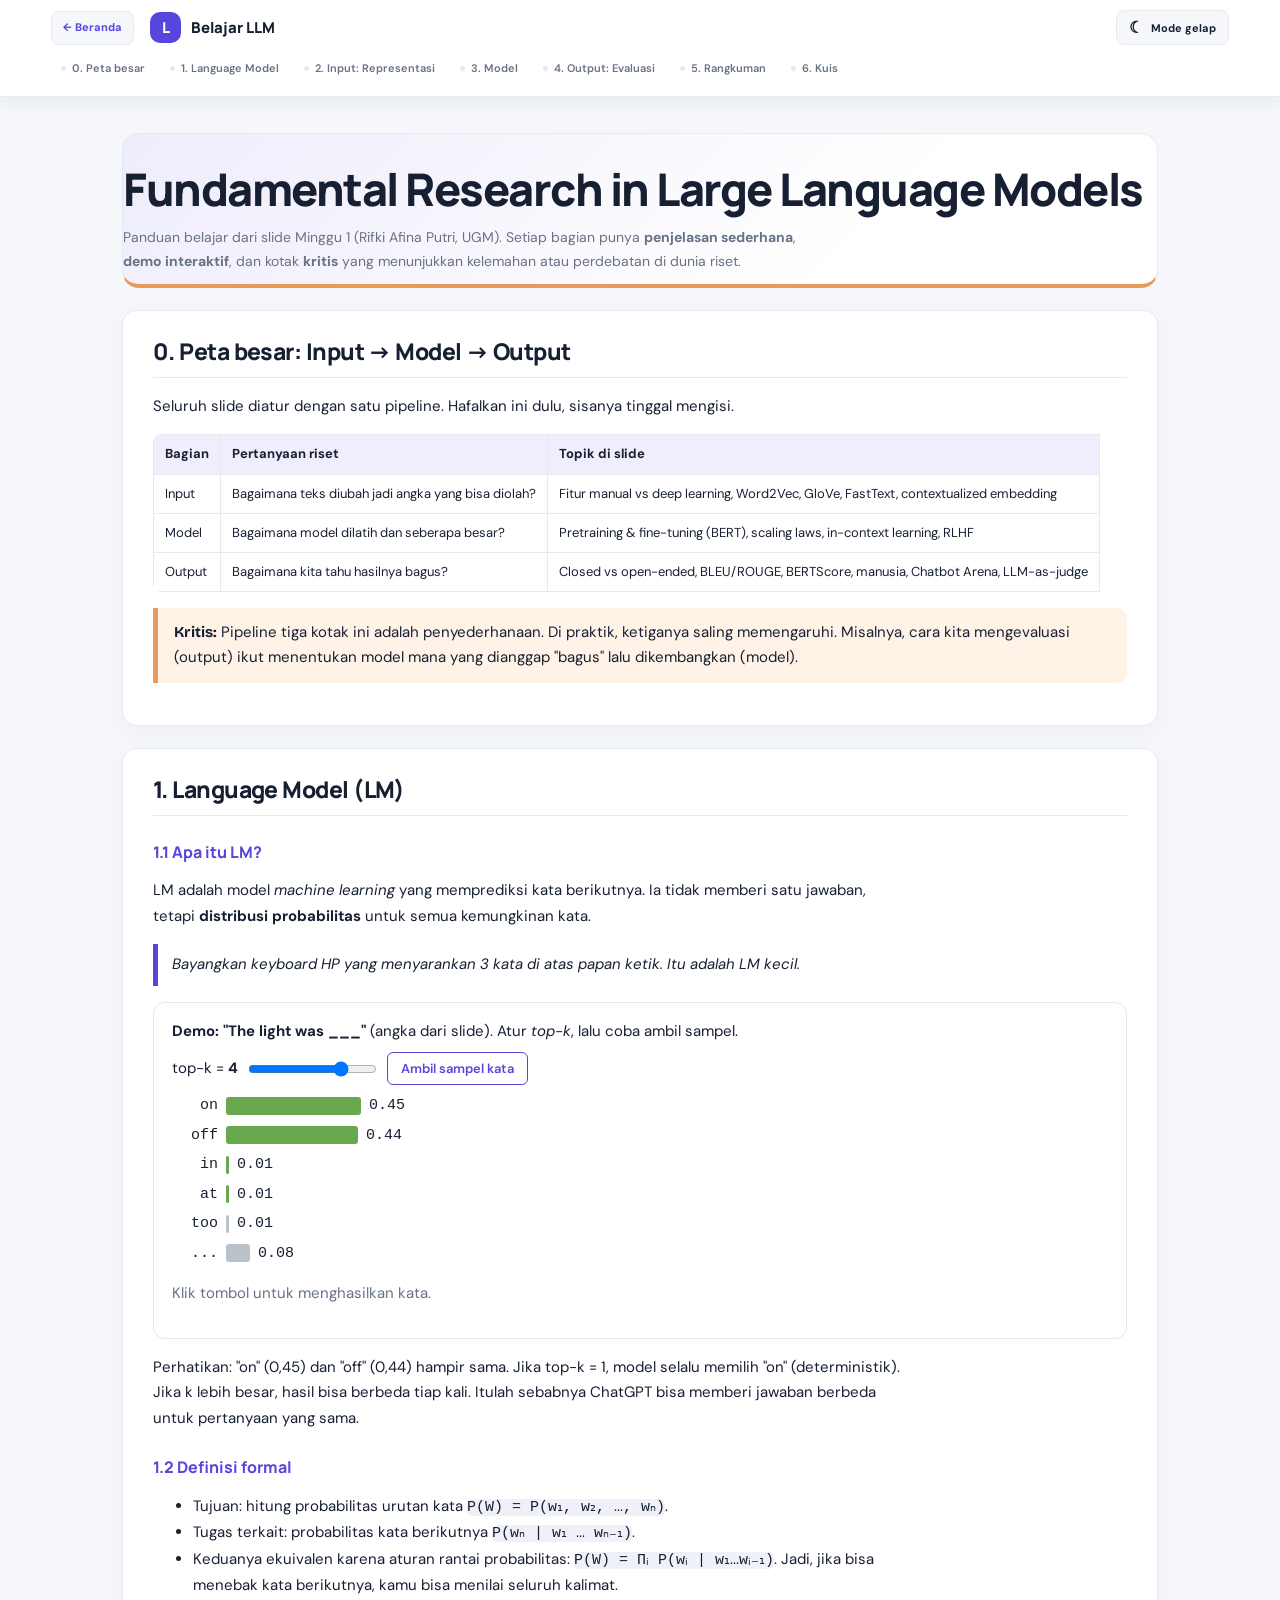
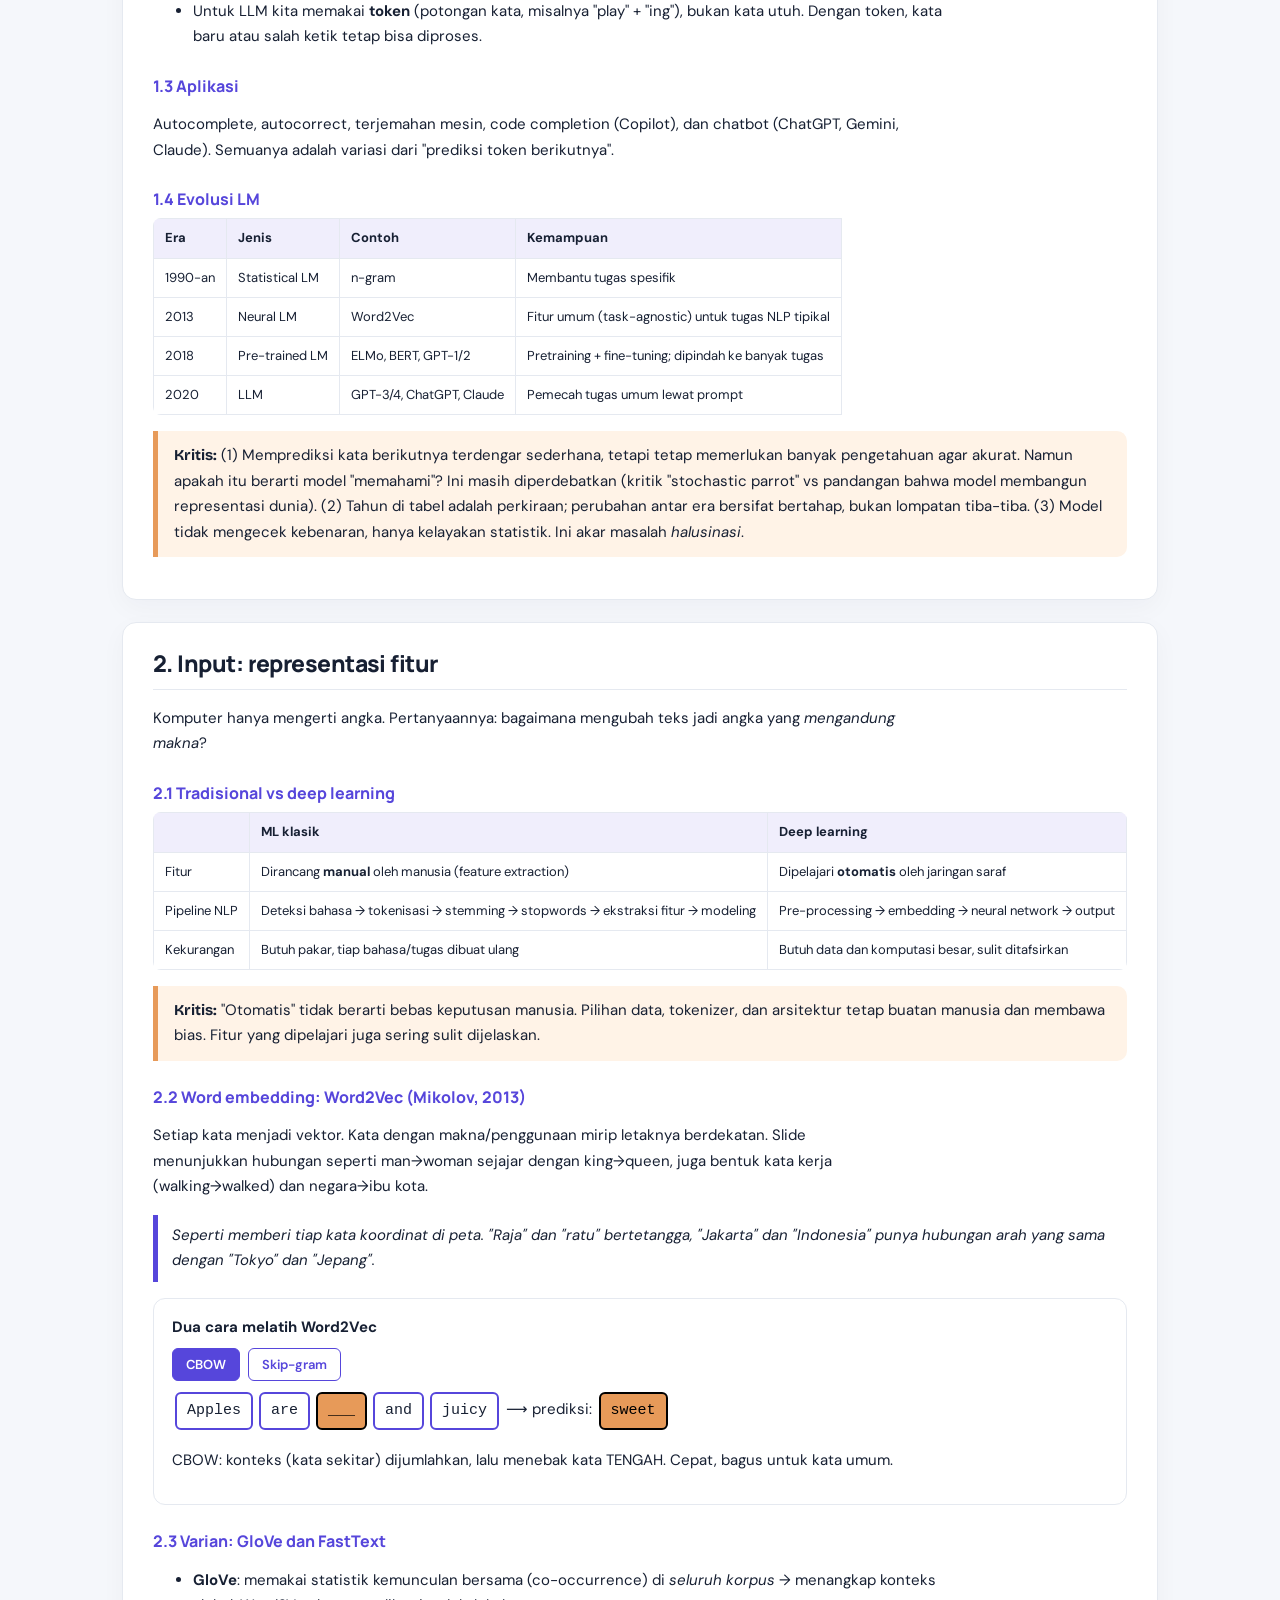
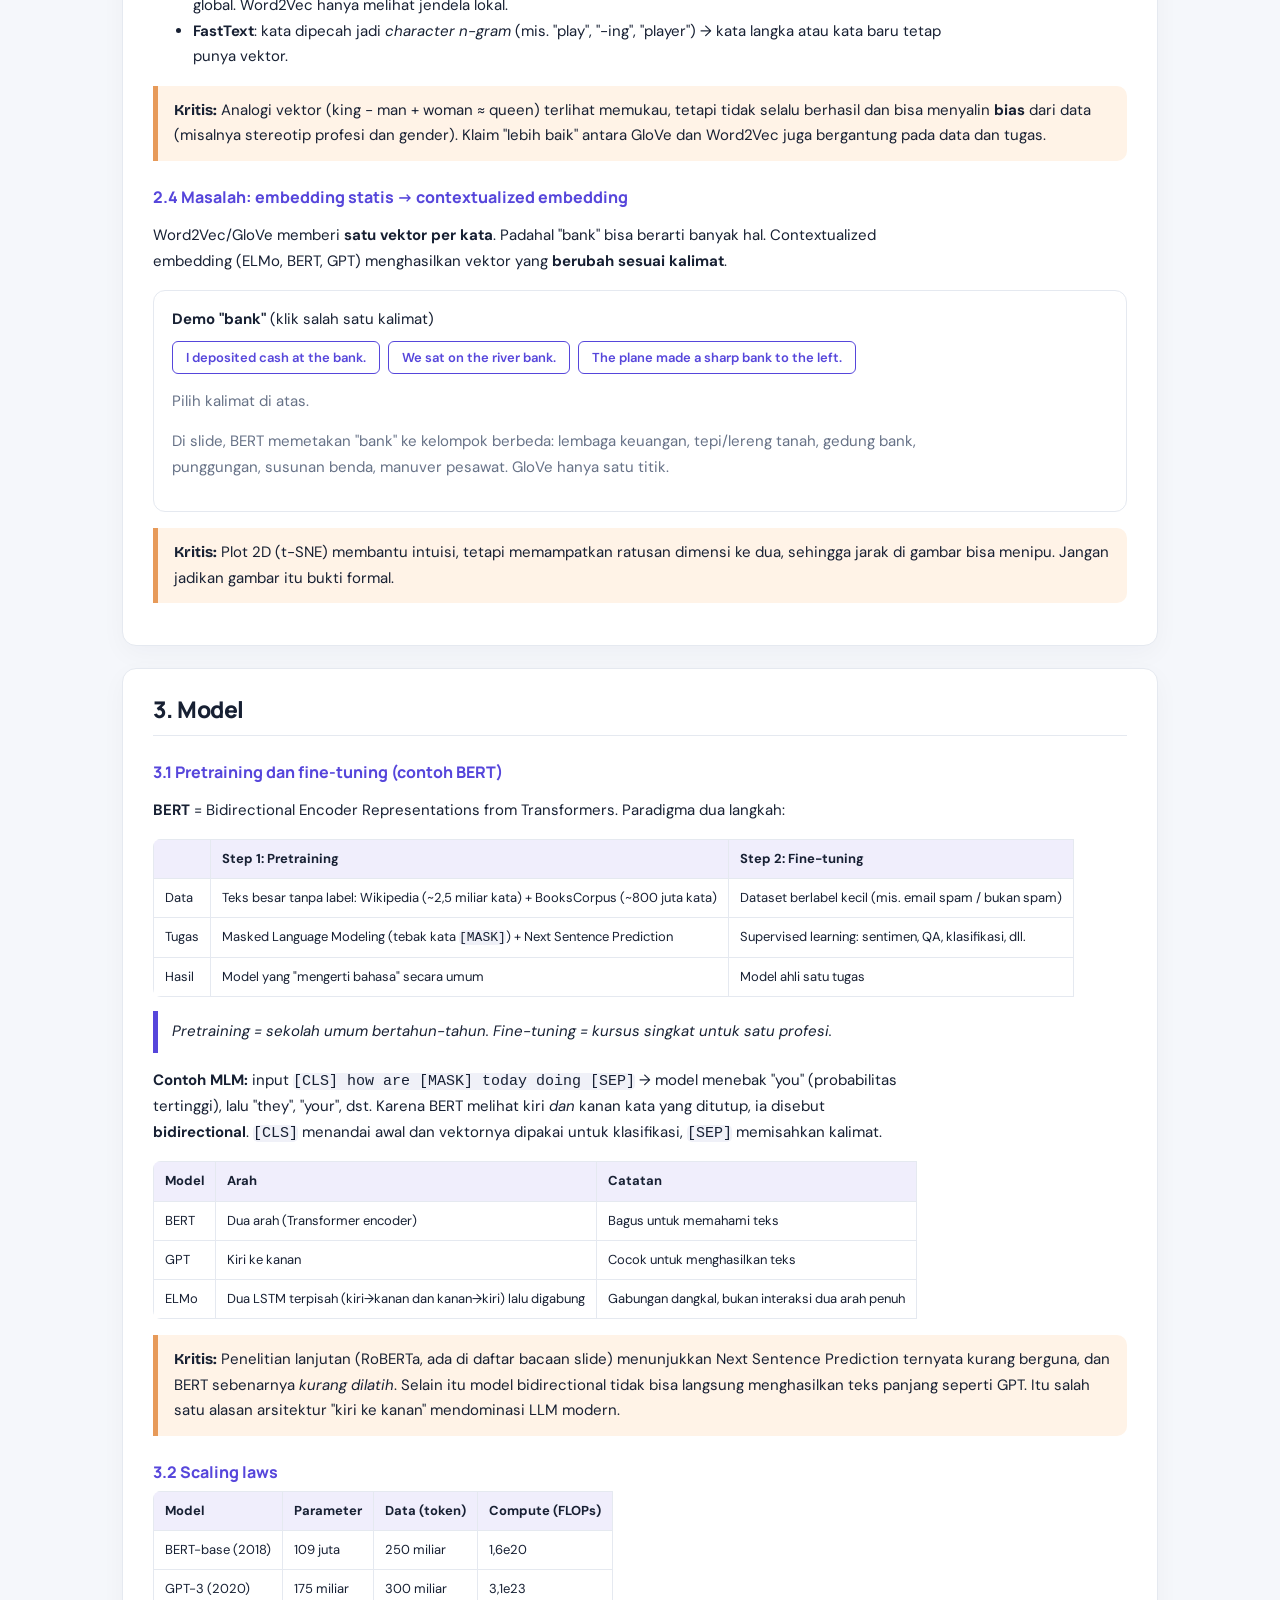
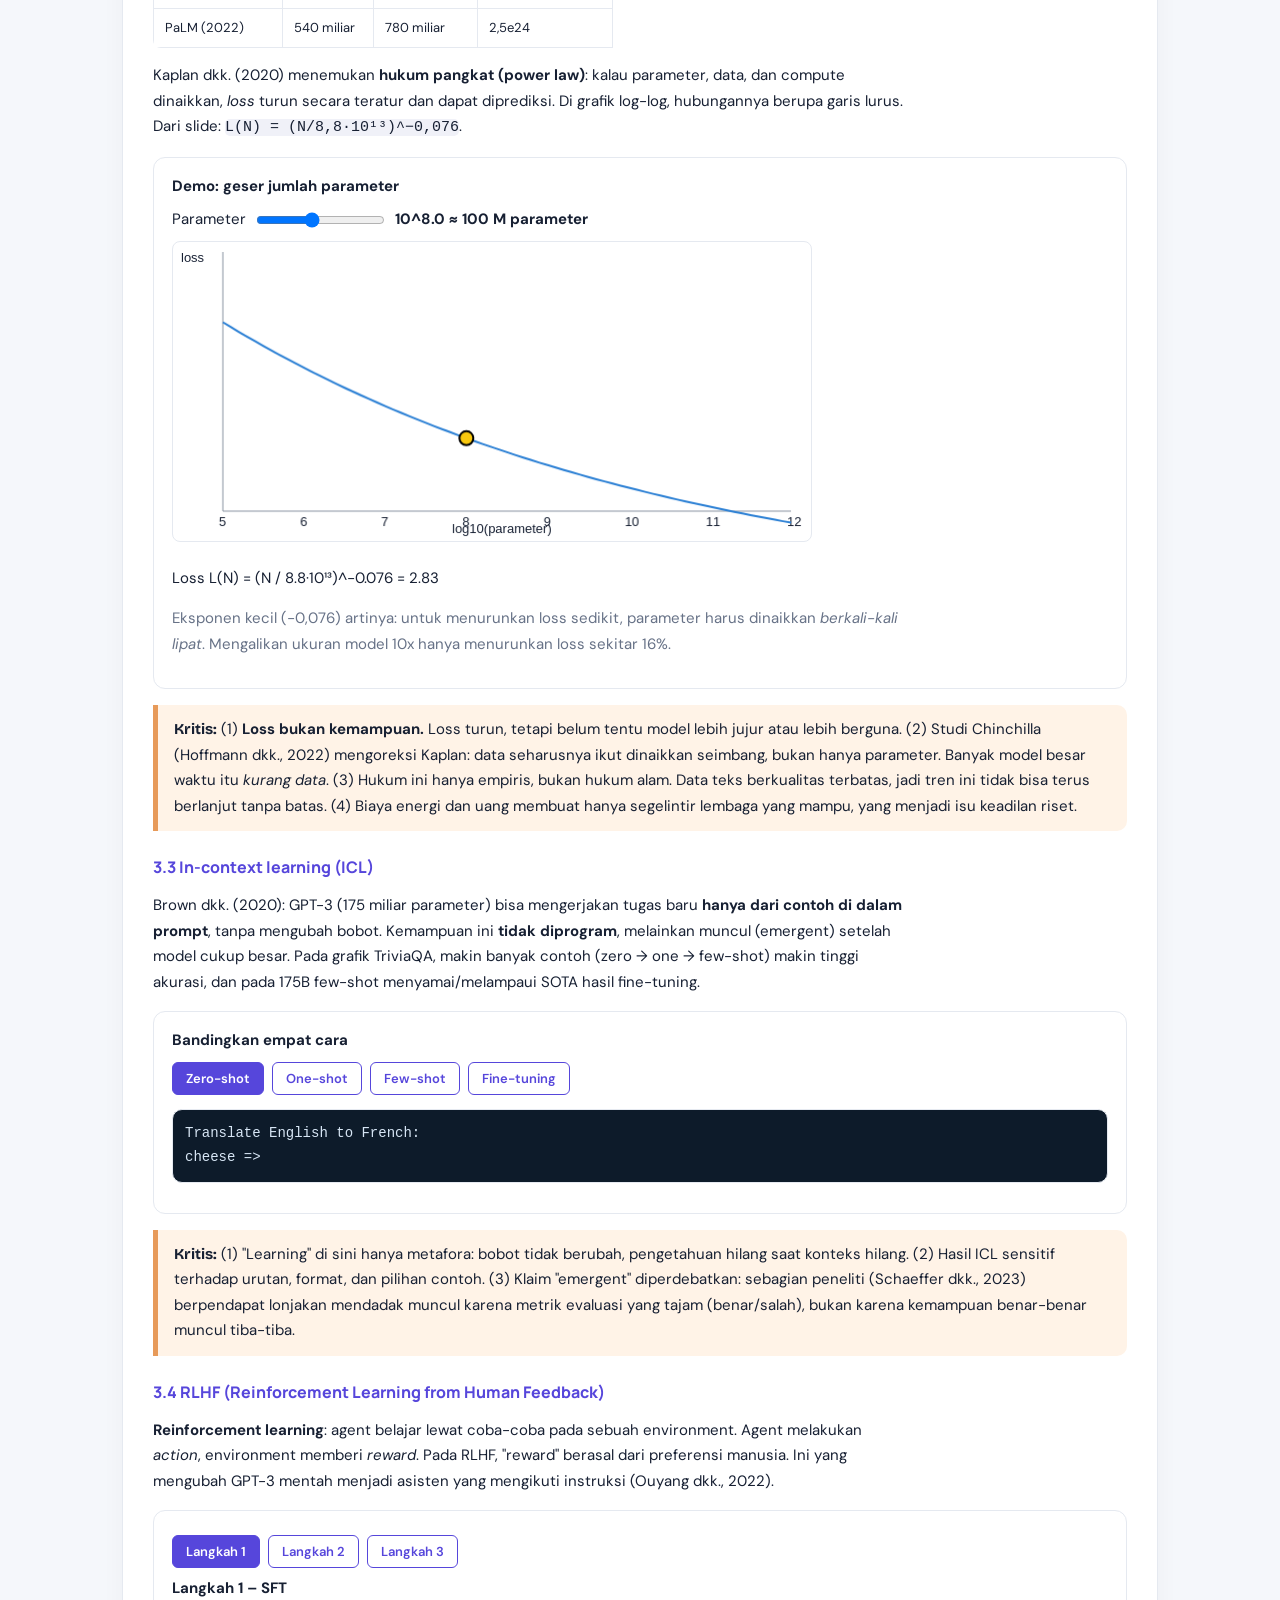
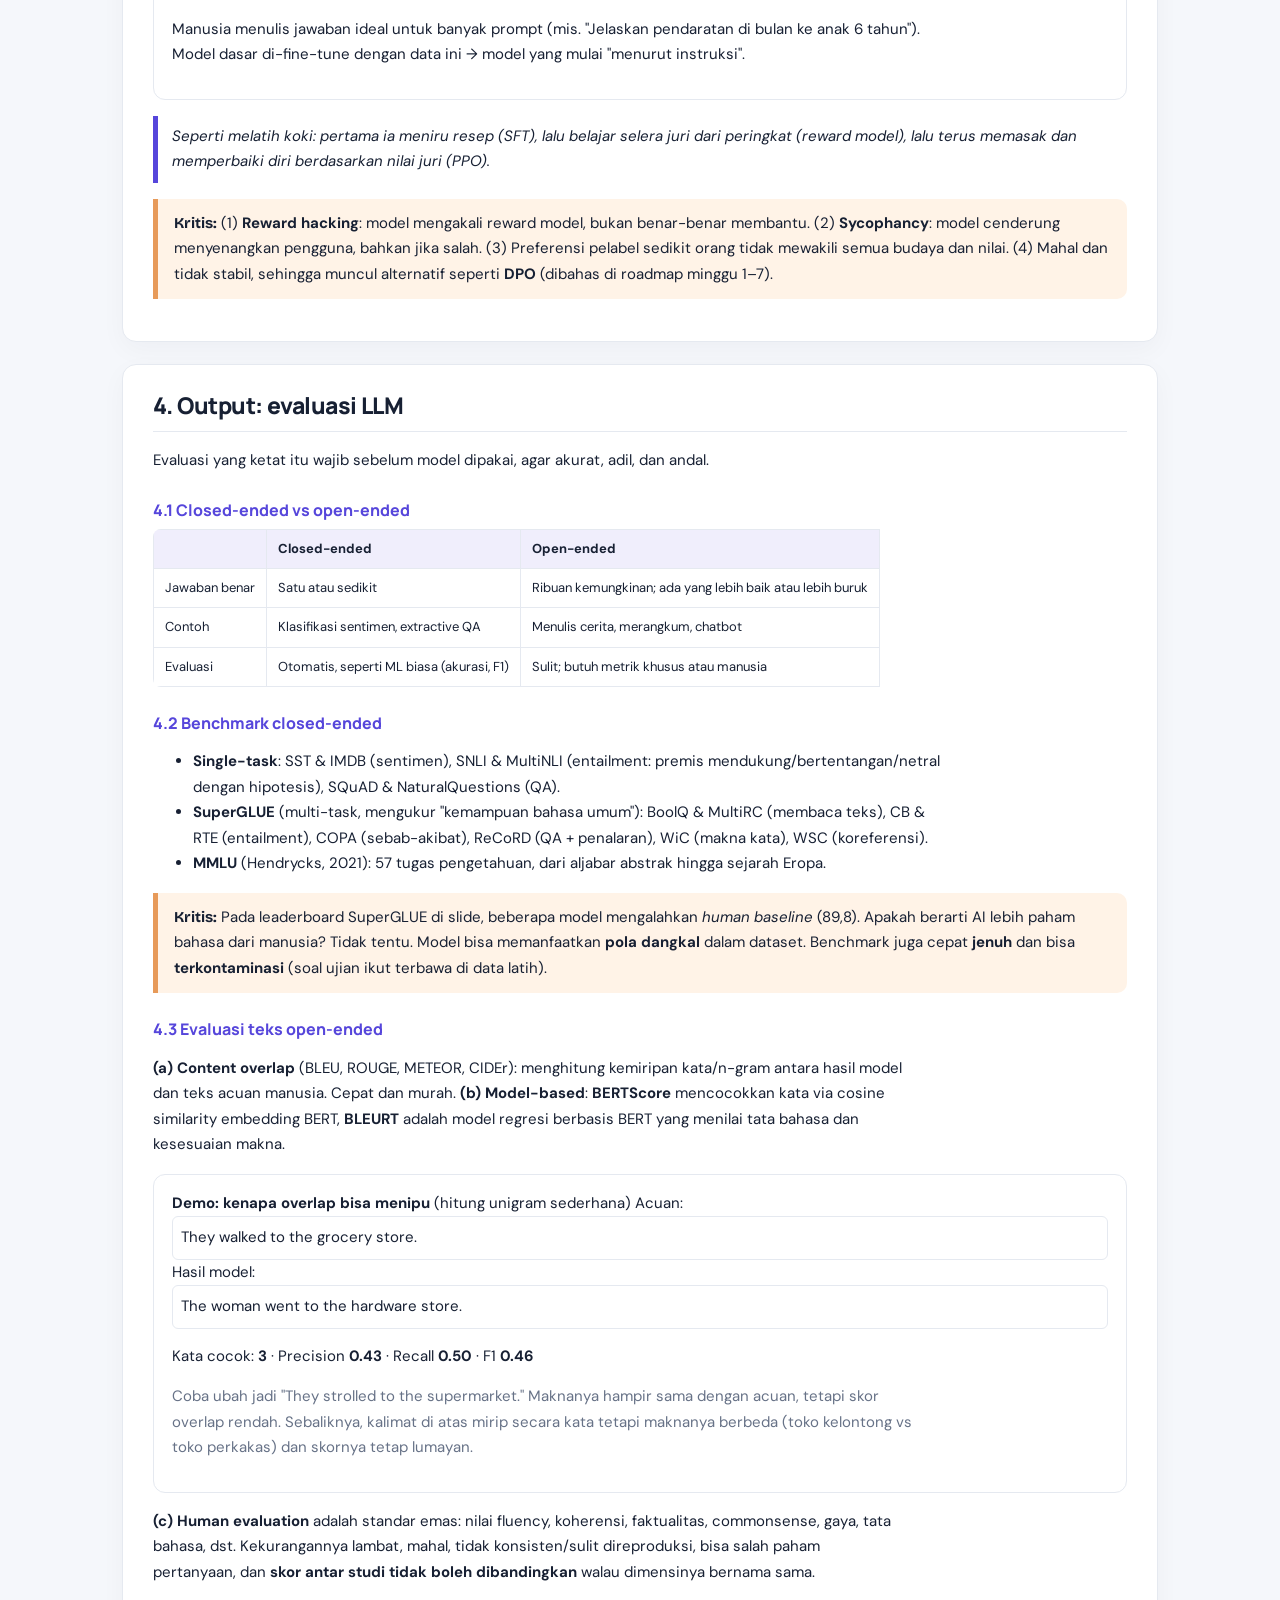
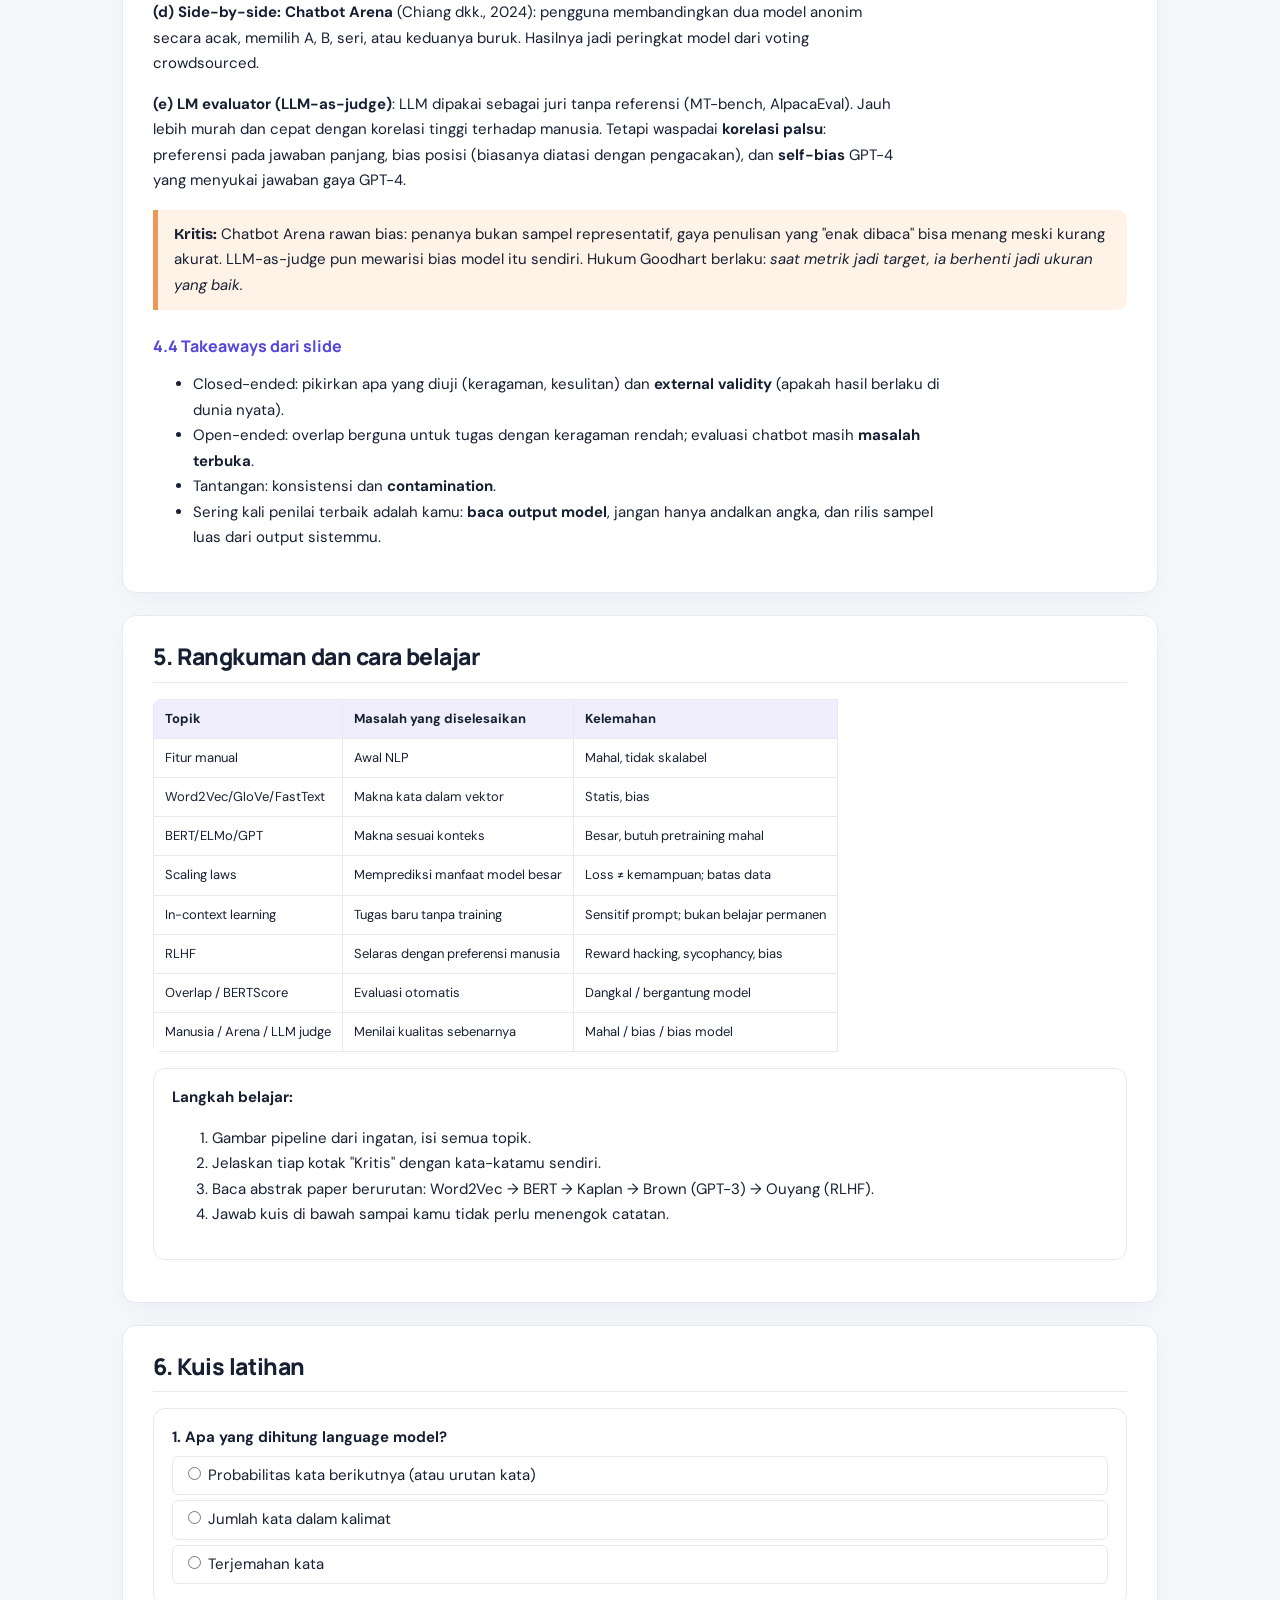
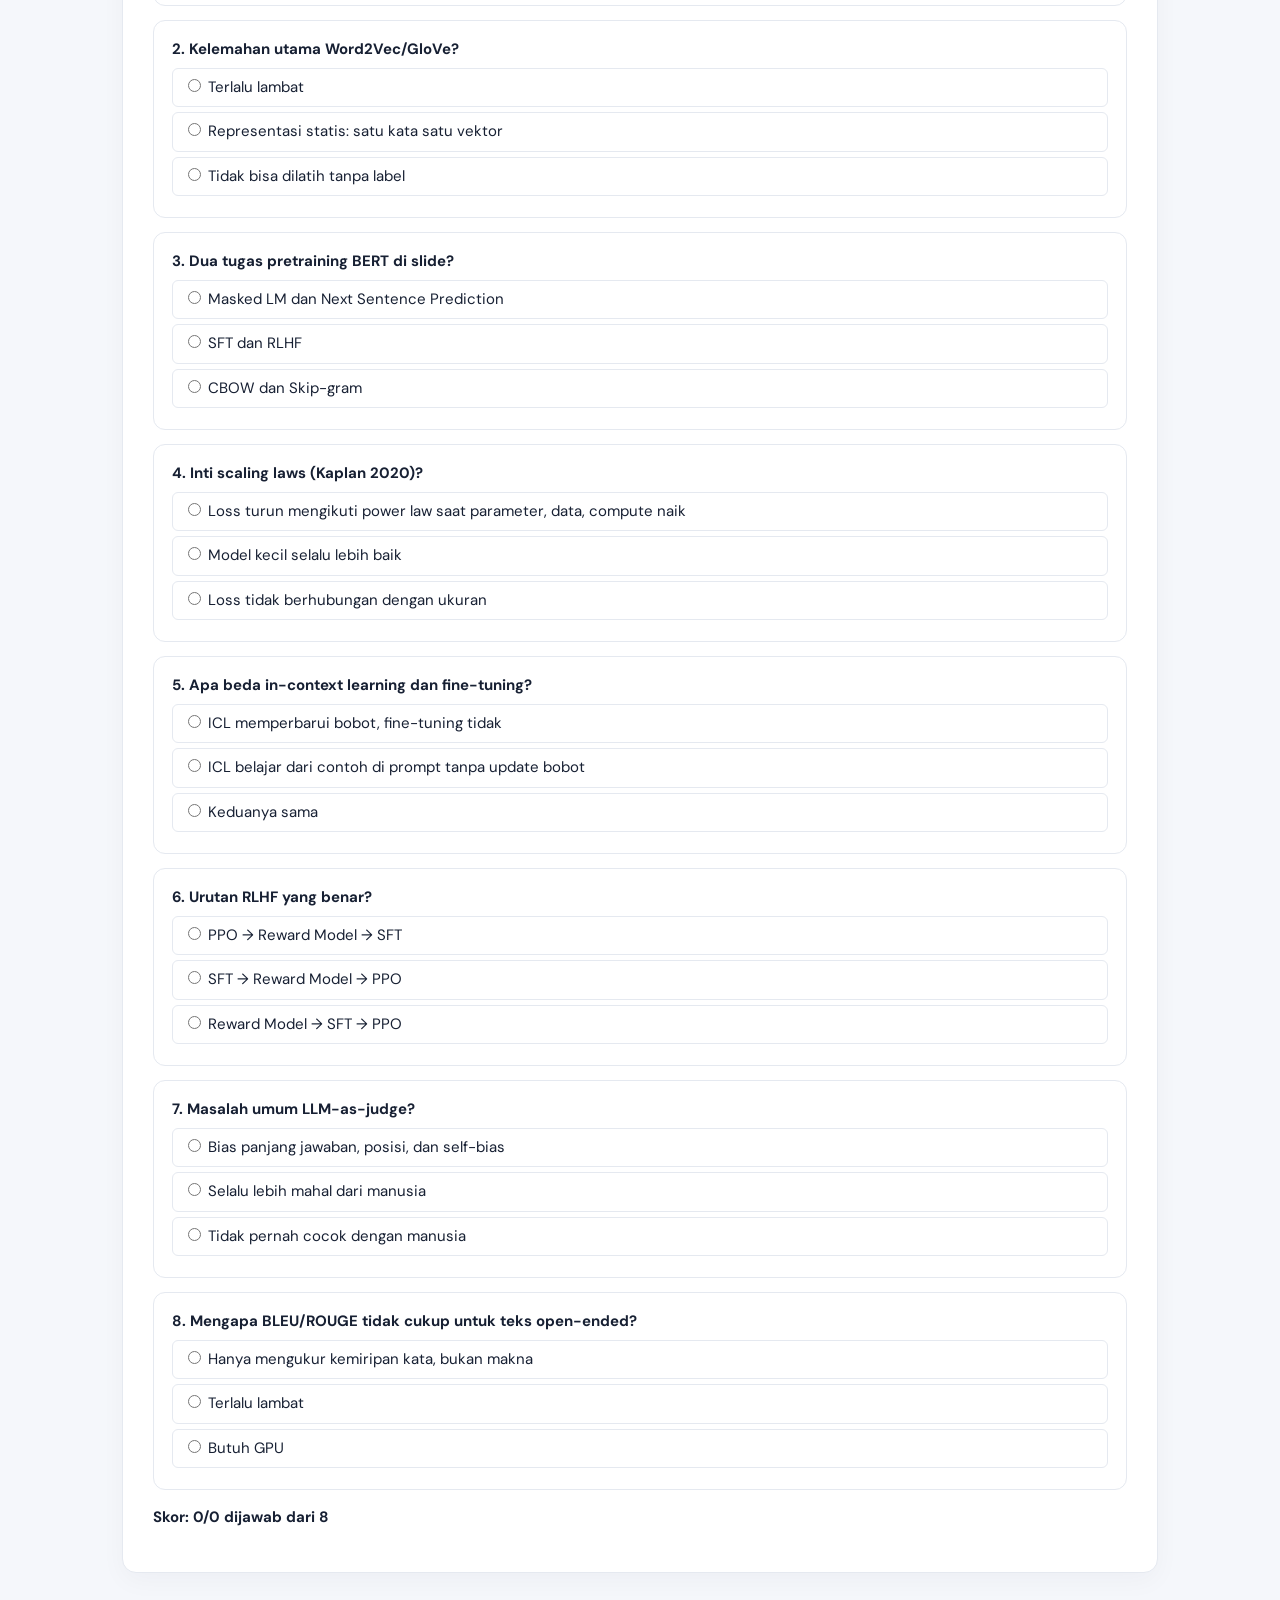
==== commit 8d34e984: "feat: implement theme toggle functionality and improve navigation for lesson pages" ====
--- a/html/belajar-fundamental-llm.html
+++ b/html/belajar-fundamental-llm.html
@@ -1,10 +1,11 @@
 <!DOCTYPE html>
 <html lang="id"><head><meta charset="utf-8"><meta name="viewport" content="width=device-width,initial-scale=1">
 <title>Belajar Fundamental LLM – Minggu 1</title>
+<link rel="preconnect" href="https://fonts.googleapis.com"><link rel="preconnect" href="https://fonts.gstatic.com" crossorigin><link href="https://fonts.googleapis.com/css2?family=DM+Sans:wght@400;500;600;700&family=Manrope:wght@400;500;600;700;800&display=swap" rel="stylesheet">
 <link href="https://fonts.googleapis.com/css2?family=Bricolage+Grotesque:wght@500;700&family=Source+Serif+4:wght@400;600&display=swap" rel="stylesheet">
-<link rel="stylesheet" href="../css/fundamental-llm.css"><link rel="stylesheet" href="../css/material-common.css"></head><body>
+<link rel="stylesheet" href="../css/fundamental-llm.css"><link rel="stylesheet" href="../css/material-common.css"><script src="../js/site-controls.js" defer></script></head><body>
 <div id="bar"></div>
-<nav><a class="home-link" href="../index.html">← Beranda</a><b>Belajar LLM</b><small>Minggu 1 · UGM</small><br><br>
+<nav><a class="home-link" href="../index.html">← Beranda</a><b>Belajar LLM</b><small>Minggu 1 · UGM</small>
 <a href="#peta">0. Peta besar</a><a href="#lm">1. Language Model</a><a href="#input">2. Input: Representasi</a><a href="#model">3. Model</a><a href="#eval">4. Output: Evaluasi</a><a href="#review">5. Rangkuman</a><a href="#kuis">6. Kuis</a>
 <button id="theme">Mode gelap / terang</button></nav>
 <main>
--- a/css/material-common.css
+++ b/css/material-common.css
@@ -1,11 +1,95 @@
-/* Shared finishing layer for all lesson pages. */
-html{scroll-padding-top:76px}
-body{min-height:100vh;-webkit-font-smoothing:antialiased}
-section[id]{scroll-margin-top:24px}
-.home-link{display:block;margin:0 0 12px;padding:7px 10px;border-radius:7px;color:var(--mut,#677287);font:600 12px/1.4 system-ui,sans-serif;text-decoration:none}
-.home-link:hover{background:rgba(128,128,128,.1);color:var(--pri,var(--ac,var(--blue,#5646db)))}
-button,a,input,select,textarea{transition:color .16s ease,background-color .16s ease,border-color .16s ease,box-shadow .16s ease}
-:focus-visible{outline:3px solid #8c7cf2;outline-offset:3px}
-img,svg,canvas{max-width:100%}
-pre{max-width:100%;overflow:auto}
+/* Shared visual system and sticky navigation for all lesson pages. */
+:root{
+  --bg:#f5f7fb;--card:#fff;--paper:#fff;--ink:#172033;--tx:#172033;--mut:#677287;
+  --line:#e5e9f0;--ln:#e5e9f0;--bd:#e5e9f0;--primary:#5646db;--pri:#5646db;--ac:#5646db;--blue:#5646db;
+  --accent:#e79a59;--ac2:#e79a59;--yel:#e79a59;--acc:#e79a59;--ok:#31966e;
+  --warn:#fff3e7;--crit:#fff3e7;--kr:#fff3e7;--code:#f0f1f8;--enc:#e7e4ff;--dec:#ffeadb;--org:#ffeadb;--critb:#e79a59;--wb:#e79a59;
+  color-scheme:light;
+}
+:root[data-theme="dark"],:root[data-t="dark"]{
+  --bg:#101421;--card:#191e2e;--paper:#191e2e;--ink:#f0f1fa;--tx:#f0f1fa;--mut:#a6adc2;
+  --line:#2a3042;--ln:#2a3042;--bd:#2a3042;--primary:#a69cff;--pri:#a69cff;--ac:#a69cff;--blue:#a69cff;
+  --accent:#ffc084;--ac2:#ffc084;--yel:#ffc084;--acc:#ffc084;--ok:#69d2a1;--warn:#34281f;--crit:#34281f;--kr:#34281f;--code:#22283a;--enc:#302b50;--dec:#493329;--org:#493329;--critb:#ffc084;--wb:#ffc084;color-scheme:dark;
+}
+@media(prefers-color-scheme:dark){:root:not([data-theme="light"]):not([data-t="light"]){
+  --bg:#101421;--card:#191e2e;--paper:#191e2e;--ink:#f0f1fa;--tx:#f0f1fa;--mut:#a6adc2;--line:#2a3042;--ln:#2a3042;--bd:#2a3042;
+  --primary:#a69cff;--pri:#a69cff;--ac:#a69cff;--blue:#a69cff;--accent:#ffc084;--ac2:#ffc084;--yel:#ffc084;--acc:#ffc084;
+  --ok:#69d2a1;--warn:#34281f;--crit:#34281f;--kr:#34281f;--code:#22283a;--enc:#302b50;--dec:#493329;--org:#493329;--critb:#ffc084;--wb:#ffc084;color-scheme:dark;
+}}
+*{box-sizing:border-box}
+html{scroll-behavior:smooth;scroll-padding-top:136px}
+body{display:block;min-height:100vh;margin:0;background:var(--bg);color:var(--ink,var(--tx));font:15px/1.7 "DM Sans",system-ui,-apple-system,"Segoe UI",sans-serif;-webkit-font-smoothing:antialiased}
+body>nav{position:sticky;z-index:50;top:0;inset:auto;width:100%;height:auto;max-height:none;display:grid;grid-template-columns:max-content minmax(160px,1fr) max-content;grid-template-rows:auto auto;grid-template-areas:"home title theme" "links links links";align-items:center;gap:6px 16px;overflow:visible;padding:10px clamp(16px,4vw,52px) 9px;border:0;border-bottom:1px solid var(--line);background:color-mix(in srgb,var(--card) 96%,transparent);color:var(--ink);font:14px/1.5 "DM Sans",system-ui,sans-serif;box-shadow:0 5px 18px rgba(27,34,69,.07);backdrop-filter:blur(14px)}
+body>nav b,body>nav h2{grid-area:title;display:flex;align-items:center;gap:10px;min-width:0;margin:0;padding:0;border:0;color:var(--ink);font:800 15px/1.3 "Manrope","DM Sans",sans-serif;white-space:nowrap;overflow:hidden;text-overflow:ellipsis}
+body>nav b::before,body>nav h2::before{content:"L";display:grid;place-items:center;flex:0 0 31px;width:31px;height:31px;border-radius:10px;background:var(--primary);color:#fff;font:800 15px/1 "Manrope",sans-serif}
+body>nav small{display:none}
+body>nav .home-link{grid-area:home;display:flex;align-items:center;min-height:34px;margin:0;padding:7px 11px;border:1px solid var(--line);border-radius:8px;background:var(--bg);color:var(--primary);font:700 11px/1.3 "DM Sans",sans-serif;text-decoration:none;white-space:nowrap}
+body>nav .home-link:hover{border-color:color-mix(in srgb,var(--primary) 36%,var(--line));background:color-mix(in srgb,var(--primary) 8%,var(--card))}
+body>nav .theme-toggle{grid-area:theme;display:flex;align-items:center;justify-content:center;gap:8px;width:auto;min-height:35px;margin:0;padding:7px 12px;border:1px solid var(--line);border-radius:8px;background:var(--bg);color:var(--ink);font:700 11px "DM Sans",sans-serif;cursor:pointer}
+body>nav .theme-toggle:hover{border-color:var(--primary);color:var(--primary)}
+.theme-icon{font-size:16px;line-height:1}
+.nav-links{grid-area:links;display:flex;align-items:center;gap:5px;min-width:0;width:100%;overflow-x:auto;overflow-y:hidden;padding:1px 0 3px;scrollbar-width:thin;scrollbar-color:var(--line) transparent}
+.nav-links::-webkit-scrollbar{height:5px}.nav-links::-webkit-scrollbar-thumb{border-radius:8px;background:var(--line)}
+body>nav .nav-links a{position:relative;display:flex;align-items:center;gap:6px;flex:0 0 auto;min-height:32px;margin:0;padding:6px 10px;border:0;border-radius:8px;background:transparent;color:var(--mut);font:600 11px/1.3 "DM Sans",sans-serif;text-decoration:none;white-space:nowrap}
+body>nav .nav-links a:hover,body>nav .nav-links a.on{background:color-mix(in srgb,var(--primary) 10%,var(--card));color:var(--primary)}
+body>nav .nav-links a.on{font-weight:800}
+body>nav .nav-links a:not(.on)::before{content:"";width:5px;height:5px;flex:0 0 5px;border-radius:50%;background:var(--line)}
+body>nav .nav-links a.on::before{content:"";width:5px;height:5px;flex:0 0 5px;border-radius:50%;background:var(--primary);box-shadow:0 0 0 3px color-mix(in srgb,var(--primary) 13%,transparent)}
+body>nav .nav-links input[type="checkbox"]{width:13px;height:13px;flex:0 0 13px;margin:0;accent-color:var(--primary)}
+body>nav .nav-links>#pct{flex:0 0 auto;color:var(--mut);font-size:10px;white-space:nowrap}
+body>nav .nav-links>.bar{flex:0 0 92px;width:92px;height:5px;margin:0 6px 0 0;border-radius:8px;background:var(--line)}
+body>nav .nav-links>.bar i{display:block;height:100%;border-radius:inherit;background:var(--primary)}
+.nav-toggle{display:none}
+body>main{width:100%;max-width:1120px;min-width:0;margin:0 auto;padding:36px 42px 96px}
+body>header{margin:0;padding:34px clamp(24px,6vw,80px)!important;border:0!important;border-bottom:1px solid var(--line)!important;border-radius:0!important;background:linear-gradient(135deg,color-mix(in srgb,var(--primary) 13%,var(--card)),var(--card) 75%)!important;color:var(--ink)!important;text-align:left!important}
+body>header h1{color:var(--ink)!important;font:800 clamp(30px,4vw,45px)/1.12 "Manrope",system-ui,sans-serif!important;letter-spacing:-1.5px}
+body>header p{color:var(--mut);font-size:14px}
+body>footer{margin:0}
+body>main>header{margin:0 0 30px;padding:32px 36px;border:1px solid var(--line);border-radius:17px;background:linear-gradient(135deg,color-mix(in srgb,var(--primary) 10%,var(--card)),var(--card) 72%);color:var(--ink);text-align:left}
+body>main>header h1{margin:0 0 12px;color:var(--ink);font:800 clamp(30px,4vw,45px)/1.12 "Manrope",system-ui,sans-serif;letter-spacing:-1.5px}
+body>main>header p{max-width:70ch;margin:0;color:var(--mut);font-size:14px}
+body>main>section{margin:22px 0;padding:26px 30px;border:1px solid var(--line);border-radius:14px;background:var(--card);box-shadow:0 8px 26px rgba(27,34,69,.035);scroll-margin-top:138px}
+body>main>section>h2,body>main h2.s{margin:0 0 16px;padding:0 0 10px;border:0;border-bottom:1px solid var(--line);color:var(--ink);font:800 23px/1.3 "Manrope",system-ui,sans-serif;letter-spacing:-.55px}
+body>main h3{margin:25px 0 8px;color:var(--primary);font:750 16px/1.4 "Manrope",system-ui,sans-serif}
+p,li{max-width:75ch}a{color:var(--primary)}
+button{cursor:pointer;font:600 13px "DM Sans",system-ui,sans-serif}
+button:hover{filter:brightness(.96)}
+button:focus-visible,a:focus-visible,input:focus-visible,textarea:focus-visible,select:focus-visible{outline:3px solid var(--accent);outline-offset:3px}
+input,textarea,select{max-width:100%;border-color:var(--line);border-radius:8px;color:var(--ink);font:14px "DM Sans",system-ui,sans-serif}
+table{width:100%;border-color:var(--line);border-radius:8px;font:13px/1.55 "DM Sans",system-ui,sans-serif}
+th,td{border-color:var(--line);padding:9px 11px}th{background:color-mix(in srgb,var(--primary) 9%,var(--card));color:var(--ink)}
+code{border-radius:5px;background:var(--code);color:var(--ink)}
+pre{max-width:100%;overflow:auto;border:1px solid var(--line);border-radius:10px}
+.card,.demo,.q{border-radius:12px}.crit,.kr,.box.crit,.note,.ex{border-radius:0 10px 10px 0}
+#bar{position:fixed;z-index:80;top:0;left:0;width:0;height:3px;background:var(--accent)}
+.to-top{position:fixed;z-index:70;right:24px;bottom:24px;display:grid;place-items:center;width:46px;height:46px;border:0;border-radius:14px;background:var(--primary);color:#fff;box-shadow:0 9px 25px color-mix(in srgb,var(--primary) 35%,transparent);font:700 23px/1 "DM Sans",sans-serif;opacity:0;visibility:hidden;transform:translateY(9px);transition:opacity .18s,transform .18s,visibility .18s;cursor:pointer}
+.to-top.is-visible{opacity:1;visibility:visible;transform:translateY(0)}.to-top:hover{filter:brightness(1.08)}
+@media(max-width:900px){
+  html{scroll-padding-top:74px}
+  body>nav{grid-template-columns:max-content minmax(60px,1fr) max-content max-content;grid-template-rows:auto auto;grid-template-areas:"home title theme toggle" "links links links links";gap:6px 8px;padding:9px 14px}
+  body>nav b,body>nav h2{font-size:13px}body>nav b::before,body>nav h2::before{flex-basis:28px;width:28px;height:28px;border-radius:8px;font-size:14px}
+  body>nav .theme-toggle{width:36px;height:36px;min-height:36px;padding:5px}.theme-label{display:none}
+  body>nav .nav-toggle{grid-area:toggle;display:flex;align-items:center;justify-content:center;gap:7px;width:auto;height:36px;min-height:36px;margin:0;padding:6px 10px;border:1px solid color-mix(in srgb,var(--primary) 22%,var(--line));border-radius:8px;background:color-mix(in srgb,var(--primary) 8%,var(--card));color:var(--primary);font:700 11px "DM Sans",sans-serif}
+  .nav-toggle-icon{display:grid;gap:3px;width:13px}.nav-toggle-icon i{display:block;height:2px;border-radius:2px;background:currentColor;transition:transform .16s,opacity .16s}
+  .nav-toggle[aria-expanded="true"] .nav-toggle-icon i:first-child{transform:translateY(5px) rotate(45deg)}.nav-toggle[aria-expanded="true"] .nav-toggle-icon i:nth-child(2){opacity:0}.nav-toggle[aria-expanded="true"] .nav-toggle-icon i:last-child{transform:translateY(-5px) rotate(-45deg)}
+  body>nav .nav-links{display:none;grid-area:links;max-height:0;overflow-y:auto;overflow-x:hidden;padding:0;border:0}
+  body>nav.is-open .nav-links{display:flex;flex-direction:column;align-items:stretch;max-height:min(60vh,520px);padding:8px 0 4px;border-top:1px solid var(--line)}
+  body>nav .nav-links a{flex:0 0 auto;width:100%;min-height:39px;padding:8px 11px;white-space:normal}
+  body>nav .nav-links a:not(.on)::before,body>nav .nav-links a.on::before{width:6px;height:6px;flex-basis:6px}
+  body>nav .nav-links>.bar{width:100%;flex-basis:100%;margin:2px 0}
+  body>nav .nav-links>#pct{width:100%;flex-basis:100%}
+  body>main{padding:28px 24px 72px}body>main>section{scroll-margin-top:82px}
+}
+@media(max-width:560px){
+  body>nav{grid-template-columns:minmax(0,1fr) max-content max-content;grid-template-areas:"home theme toggle" "title title title" "links links links";padding:8px 11px;gap:5px 7px}
+  body>nav .home-link{min-height:33px;padding:6px 9px;font-size:10px}
+  body>nav b,body>nav h2{grid-area:title;padding:2px 1px 3px;font-size:12px}
+  body>nav b::before,body>nav h2::before{flex-basis:24px;width:24px;height:24px;border-radius:7px;font-size:12px}
+  body>nav .theme-toggle,body>nav .nav-toggle{width:34px;height:33px;min-height:33px;padding:4px;grid-row:1}
+  body>nav .theme-icon{font-size:15px}body>nav .nav-toggle-label{display:none}
+  body>main{padding:20px 14px 54px}body>main>header{padding:23px 20px;border-radius:13px}
+  body>main>header h1{font-size:31px}body>main>section{padding:20px 17px;margin:15px 0;border-radius:12px}
+  body>main>section>h2,body>main h2.s{font-size:20px}table{min-width:560px}
+  .to-top{right:16px;bottom:16px;width:43px;height:43px;border-radius:13px}
+}
 @media(prefers-reduced-motion:reduce){*,*::before,*::after{scroll-behavior:auto!important;transition:none!important}}
